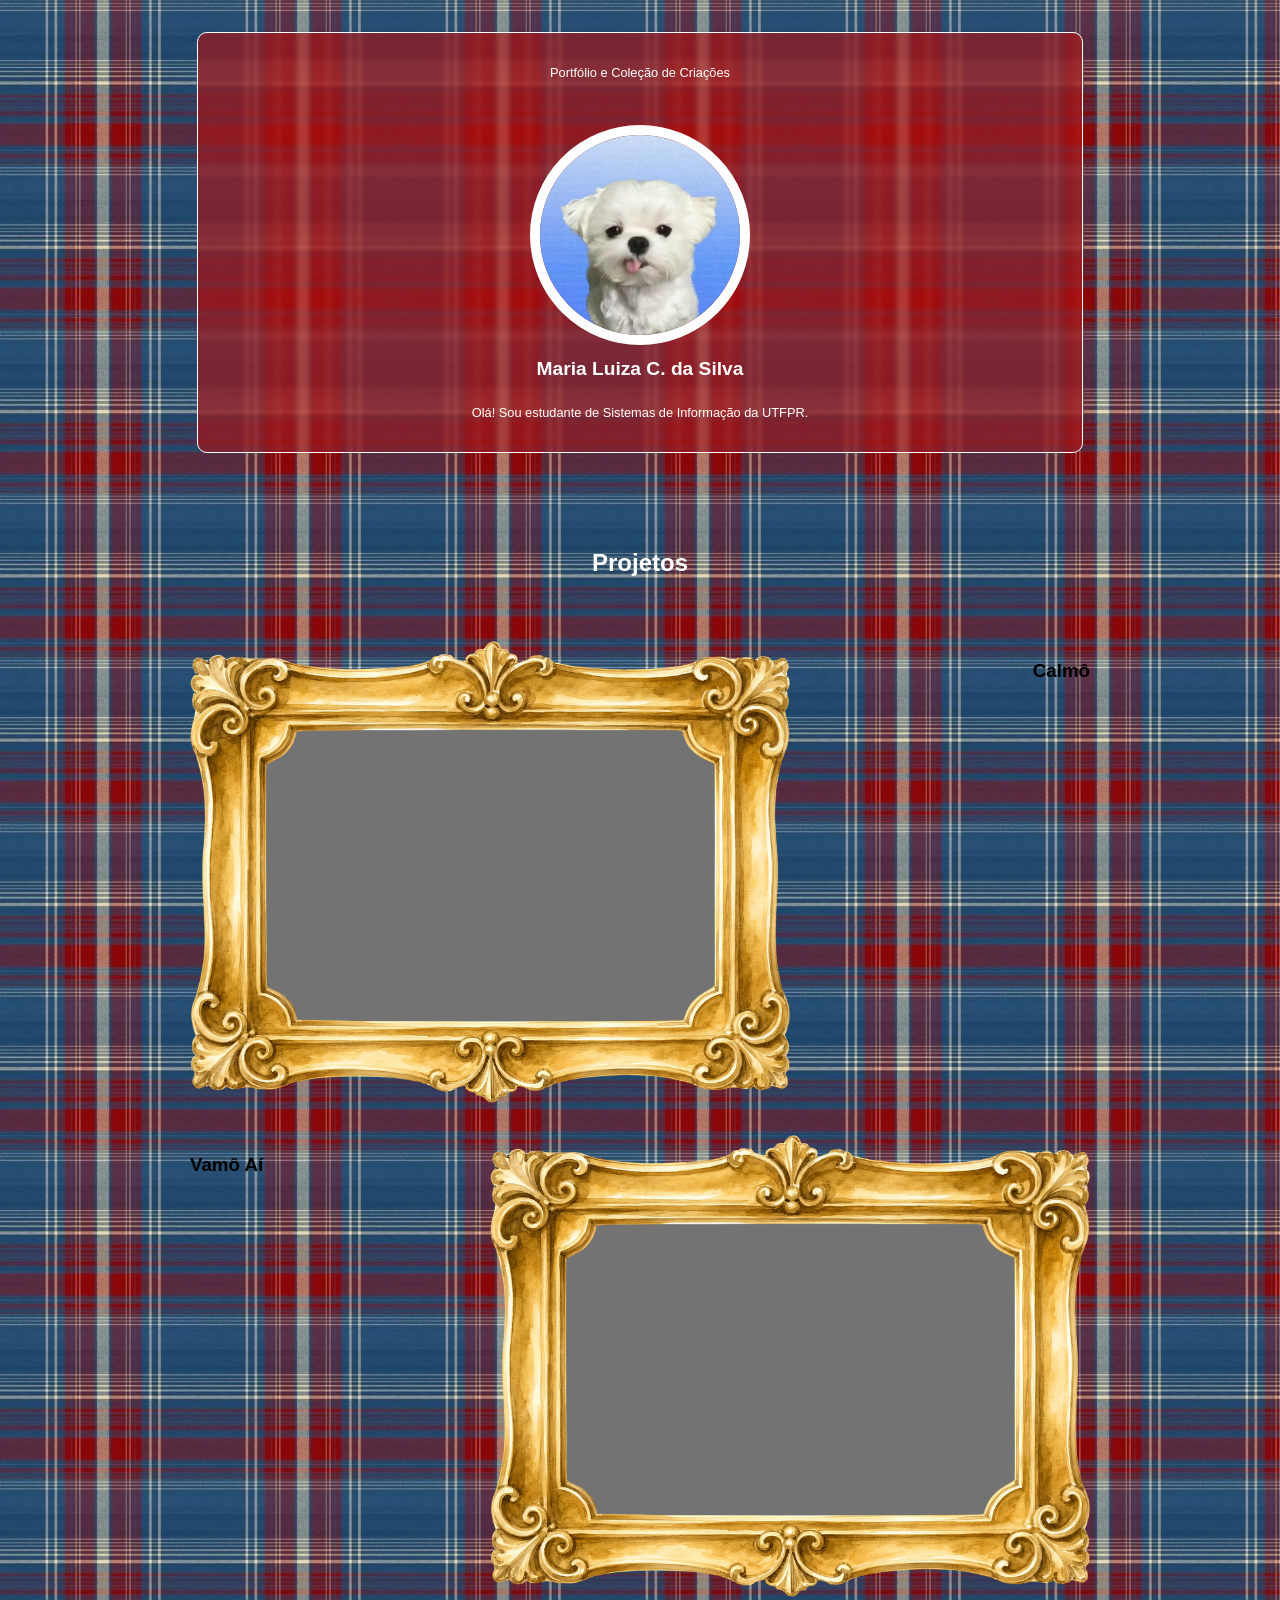
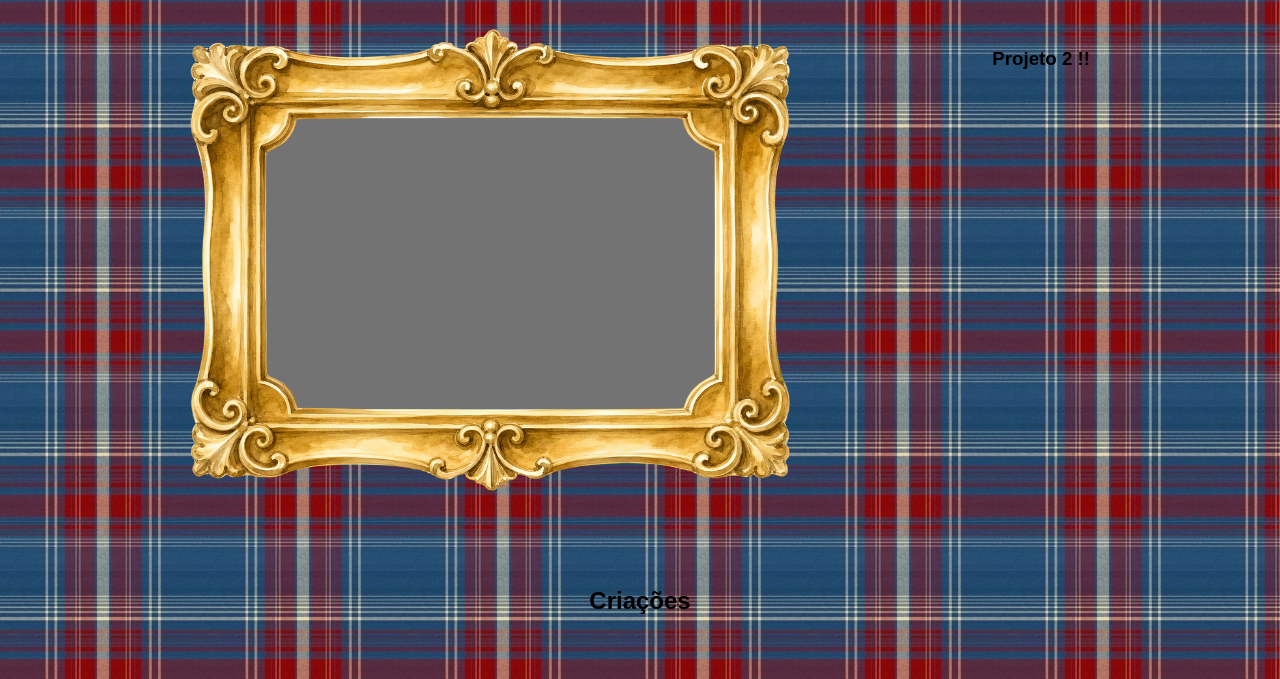
==== index.html @ 8730c45e "criação do rascunho" ====
<!DOCTYPE html>
<html>
    <head>
        <title>Portfolio</title>
        <link href="style.css" rel="stylesheet">


    </head>
    <body>
        <div class="header">
            <p style="color: white; margin-top: 2rem;">Portfólio e Coleção de Criações</p>
            <img src="imagens/perfil.jpg" alt="foto de perfil"> <!--Minha foto! ou sei la-->
            <h1  style="color: white;">Maria Luiza C. da Silva</h1>
            <p style="color: white; margin-bottom: 2rem;">
               Olá! Sou estudante de Sistemas de Informação da UTFPR.
            </p>
            <nav>
            </nav>
        </div>
        <div class="container-projetos">
            <h2 style="color: white">Projetos</h2>
            <div class="item">
                <h3>Calmô</h3>
                <img src="imagens/molduta.png">                
            </div>
            <div class="item">
                <h3>Vamô Aí</h3>
                <img src="imagens/molduta.png">  
            </div>
            <div class="item">
                <h3>Projeto 2 !!</h3>
                <img src="imagens/molduta.png">  
            </div>

        </div>
        <div class="container-criacoes">
            <h2>Criações</h2>
        </div>
        
        <footer>
        </footer>
    </body>
</html>
---- style.css ----
body {
    font-family: "Helvetica Neue", Helvetica, Arial, sans-serif;
    background-color: #2A5276;

    background-image: url("imagens/teste2.jpg"); 
    background-repeat: repeat; 
    background-size: 200px;
}

.header {
    background-color: rgba(180, 15, 15, 0.6);
    border: 1px white solid;
    backdrop-filter: blur(2px);
    margin: 2rem auto;
    border-radius: 10px;
    width: 70%;

    justify-content: center;
    display: flex;
    flex-direction: column;
    text-align: center;
    align-items: center;

    h1 {
        font-size: 1.2rem;
    }

    img {
        margin-top: 2rem;
        width: 200px;
        height: 200px;
        border: 10px white solid;
        border-radius: 100%;
    }
    p {
        font-size: 0.8rem;
    }
}

.container-projetos {
    display: flex;
    flex-direction: column;
    align-items: center;
}

.item {
    display: flex; 
    flex-direction: row;
    align-items: flex-start;
    justify-content: space-between;
    width: 100%;
    max-width: 900px;
    gap: 2rem;
    margin-bottom: 2rem;

    img {
        height: 462px;
        width: 600px;
        border-radius: 20px;
        object-fit: cover;
    }

    p {
        flex: 1;
    }
}


.item:nth-child(even) {
  flex-direction: row-reverse;
}

h2 {
    margin-top: 4rem;
    margin-bottom: 4rem;
    text-align: center;
}

.container-criacoes {

}
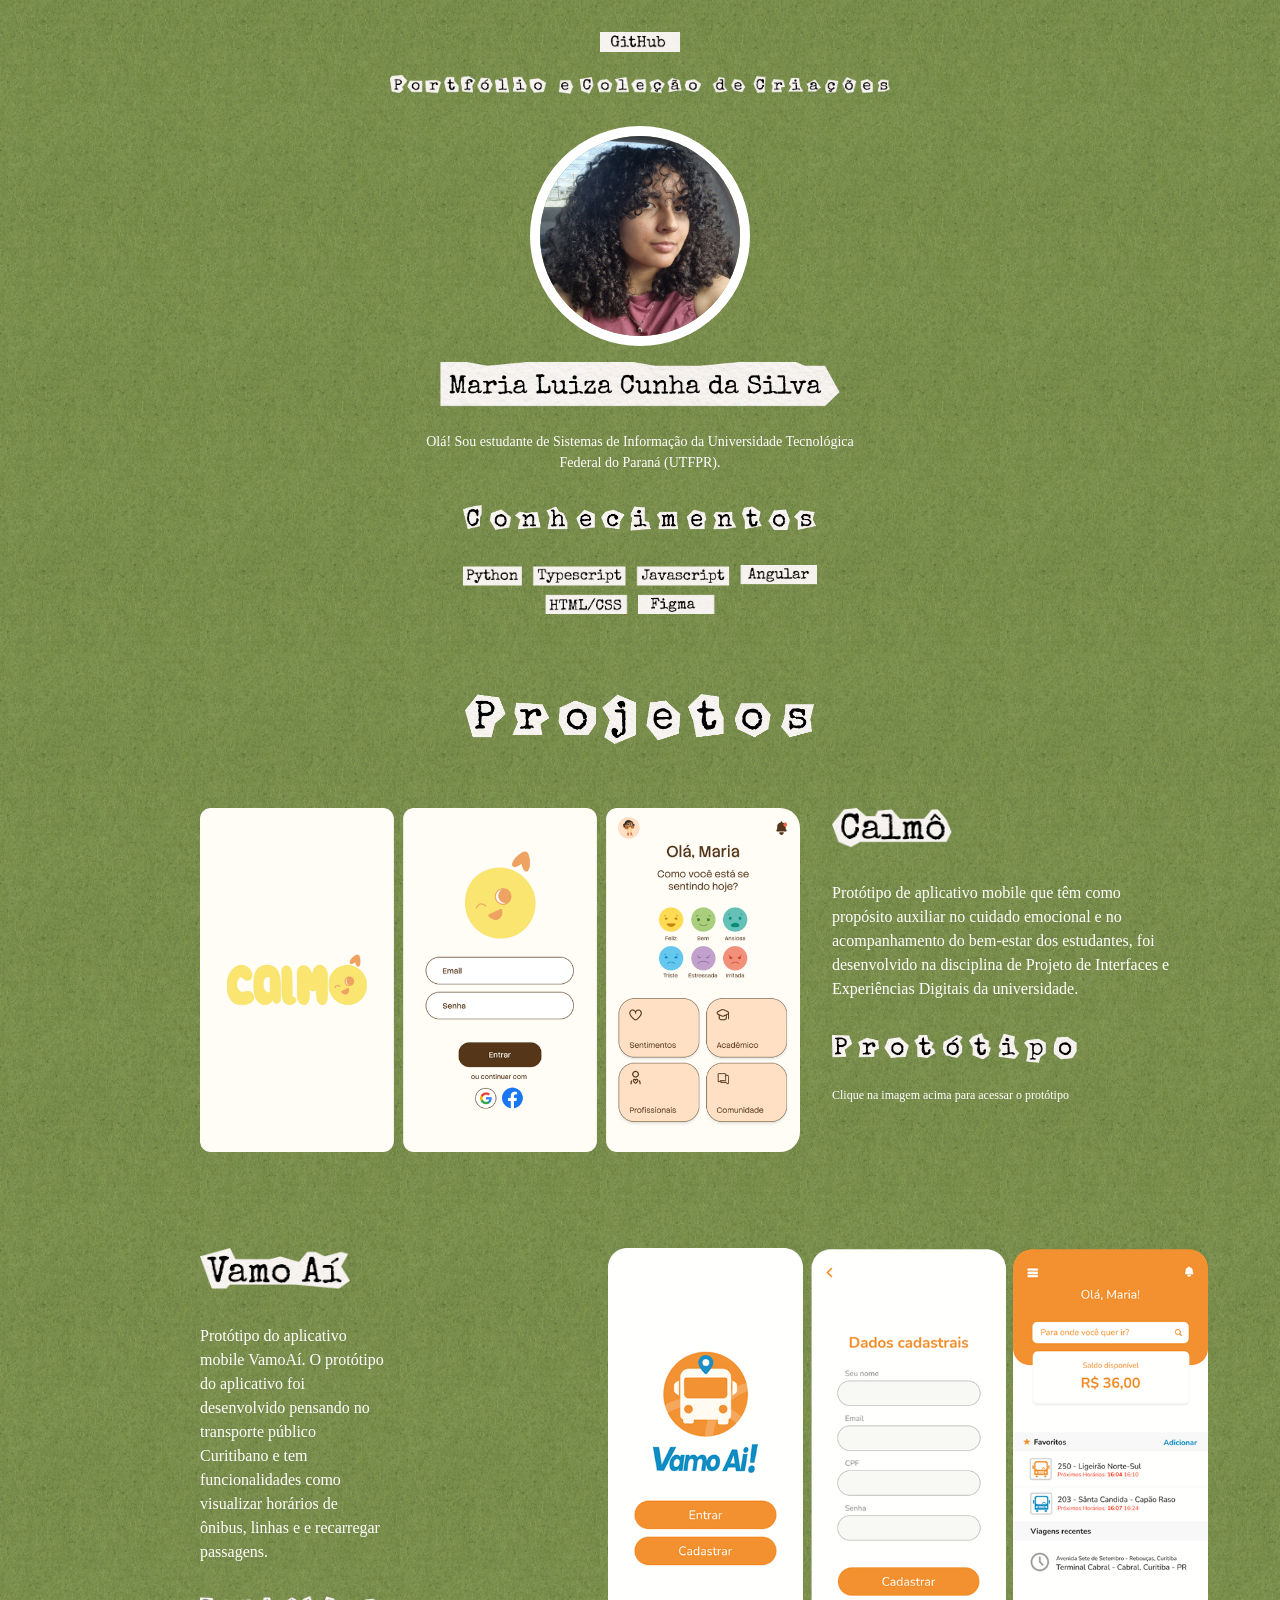
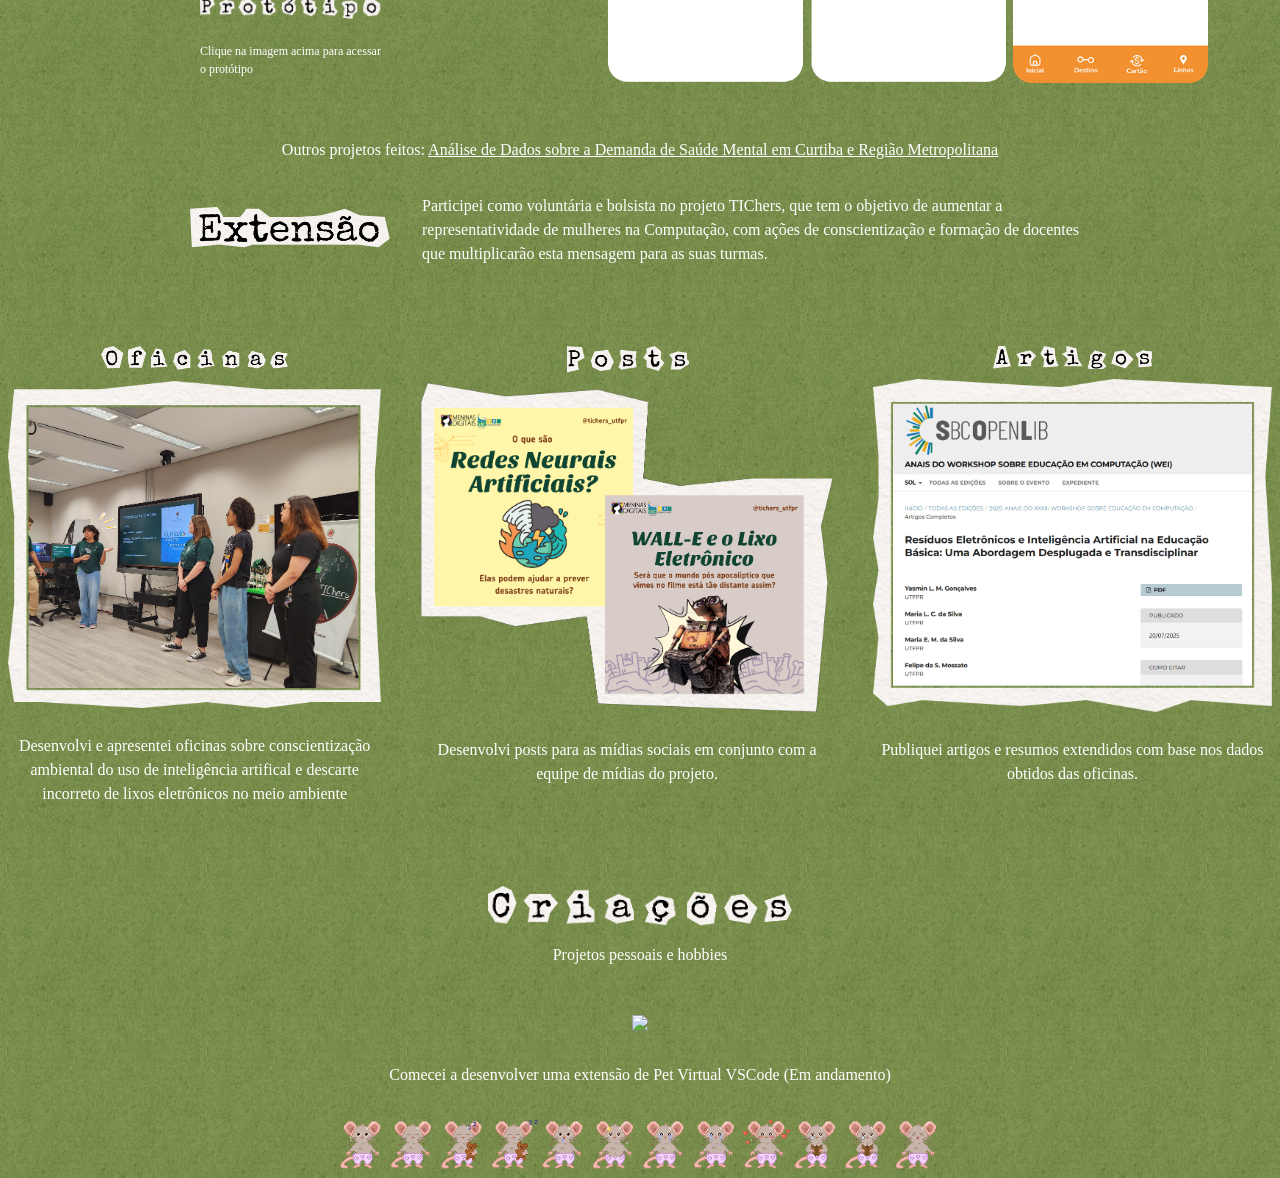
==== commit 27e29be7: "mudancas" ====
--- a/index.html
+++ b/index.html
@@ -1,43 +1,126 @@
 <!DOCTYPE html>
 <html>
-    <head>
-        <title>Portfolio</title>
-        <link href="style.css" rel="stylesheet">
+<head>
+    <title>Portfolio</title>
+    <link href="style.css" rel="stylesheet">
+</head>
+<body>
 
+    <div class="header">
+        <a href="https://github.com/maria-exe" style="color: white; text-decoration: none;" target="_blank">
+            <img src="imagens/git.png" style="max-width: 20%;" class="imagem-prototipo">
+        </a>
 
-    </head>
-    <body>
-        <div class="header">
-            <p style="color: white; margin-top: 2rem;">Portfólio e Coleção de Criações</p>
-            <img src="imagens/perfil.jpg" alt="foto de perfil"> <!--Minha foto! ou sei la-->
-            <h1  style="color: white;">Maria Luiza C. da Silva</h1>
-            <p style="color: white; margin-bottom: 2rem;">
-               Olá! Sou estudante de Sistemas de Informação da UTFPR.
+        <img src="imagens/titulo1.png" alt="Portfolio e Coleção de Criações" class="subtitulo">
+        <img src="imagens/eu.jpg" alt="foto de perfil"
+             style="width: 200px; height: 200px; border: 10px white solid; border-radius: 100%;">
+        <img src="imagens/nome3.png" alt="Maria Luiza C. da Silva" class="nome-titulo">
+
+        <p style="color: white; margin-bottom: 2rem; font-size: 14px; margin-top: 1.5rem; max-width: 50%;">
+            Olá! Sou estudante de Sistemas de Informação da Universidade Tecnológica Federal do Paraná (UTFPR).
+        </p>
+
+        <img src="imagens/conhecimentos-titulo.png" style="max-width: 40%;">
+        <img src="imagens/conhecimentos.png" style="max-width: 40%; margin-top: 2rem;">
+    </div>
+
+    <div class="container-projetos">
+        <img src="imagens/projetos.png" class="subtitulo" style="max-width: 350px;">
+
+        <div class="item" style="margin-top: 2rem;">
+            <div class="conteudo-texto">
+                <img src="imagens/calmo-titulo.png" style="max-width: 120px;">
+                <p style="color: white; padding-right: 6rem;">
+                    Protótipo de aplicativo mobile que têm como propósito auxiliar no cuidado emocional e no
+                    acompanhamento do bem-estar dos estudantes, foi desenvolvido na disciplina de Projeto de Interfaces
+                    e Experiências Digitais da universidade.
+                </p>
+                <a href="https://www.figma.com/proto/mTqyZJlZepCwgywiiEHlW9/projeto-interfaces?node-id=9-12&p=f&t=LyJrPTGEEE3OMN5t-1&scaling=min-zoom&content-scaling=fixed&page-id=0%3A1&starting-point-node-id=9%3A12"
+                   target="_blank">
+                    <img src="imagens/prototipo.png" class="imagem-prototipo">
+                </a>
+                <p style="color: white; font-size: 12px; margin-top: 0px;">
+                    Clique na imagem acima para acessar o protótipo
+                </p>
+            </div>
+            <img src="imagens/calmo.png" class="imagem-principal">
+        </div>
+
+        <div class="item" style="margin-top: 4rem;">
+            <img src="imagens/vamoai.png" class="imagem-principal" style="padding-right: 4rem;">
+            <div class="conteudo-texto" style="padding-left: 12rem;">
+                <img src="imagens/vamoai-titulo.png" style="max-width: 150px;">
+                <p style="color: white;">
+                    Protótipo do aplicativo mobile VamoAí. O protótipo do aplicativo foi desenvolvido pensando no
+                    transporte público Curitibano e tem funcionalidades como visualizar horários de ônibus, linhas e
+                    e recarregar passagens.
+                </p>
+                <a href="https://www.figma.com/proto/7KHV6Z09XTxRRGNve7Wk7p/ihc---projeto?node-id=44-22&p=f&t=HUqRCAxD50XNAqx8-1&scaling=scale-down&content-scaling=fixed&page-id=0%3A1&starting-point-node-id=44%3A22"
+                   target="_blank">
+                    <img src="imagens/prototipo.png" class="imagem-prototipo">
+                </a>
+                <p style="color: white; font-size: 12px; margin-top: 0px;">
+                    Clique na imagem acima para acessar o protótipo
+                </p>
+            </div>
+        </div>
+
+        <p style="color: white;">
+            Outros projetos feitos:
+            <a href="https://canva.link/k52bjuc4i4ls1kt" target="_blank" style="color: white;">
+                Análise de Dados sobre a Demanda de Saúde Mental em Curtiba e Região Metropolitana
+            </a>
+        </p>
+    </div>
+
+    <div class="container-extensao">
+        <img src="imagens/extensao-titulo.png" style="max-width: 200px;">
+        <p style="color: white; font-size: 16px;">
+            Participei como voluntária e bolsista no projeto TIChers, que tem o objetivo de aumentar a
+            representatividade de mulheres na Computação, com ações de conscientização e formação de docentes
+            que multiplicarão esta mensagem para as suas turmas.
+        </p>
+    </div>
+
+    <div class="container-extensao-imagens" style="margin-top: 4rem;">
+        <div class="item-extensao">
+            <img src="imagens/oficinas-titulo.png" style="max-width: 50%; height: auto;">
+            <img src="imagens/oficinas.png" style="max-width: 100%; height: auto;">
+            <p style="color: white; text-align: center;">
+                Desenvolvi e apresentei oficinas sobre conscientização ambiental do uso de inteligência
+                artifical e descarte incorreto de lixos eletrônicos no meio ambiente
             </p>
-            <nav>
-            </nav>
         </div>
-        <div class="container-projetos">
-            <h2 style="color: white">Projetos</h2>
-            <div class="item">
-                <h3>Calmô</h3>
-                <img src="imagens/molduta.png">                
-            </div>
-            <div class="item">
-                <h3>Vamô Aí</h3>
-                <img src="imagens/molduta.png">  
-            </div>
-            <div class="item">
-                <h3>Projeto 2 !!</h3>
-                <img src="imagens/molduta.png">  
-            </div>
 
+        <div class="item-extensao">
+            <img src="imagens/posts-titulo.png" style="max-width: 30%; height: auto;">
+            <img src="imagens/posts.png" style="max-width: 100%; height: auto;">
+            <p style="color: white; text-align: center;">
+                Desenvolvi posts para as mídias sociais em conjunto com a equipe de mídias do projeto.
+            </p>
         </div>
-        <div class="container-criacoes">
-            <h2>Criações</h2>
+
+        <div class="item-extensao">
+            <img src="imagens/artigos-titulo.png" style="max-width: 40%; height: auto;">
+            <img src="imagens/artigo.png" style="max-width: 100%; height: auto;">
+            <p style="color: white; text-align: center;">
+                Publiquei artigos e resumos extendidos com base nos dados obtidos das oficinas.
+            </p>
         </div>
-        
-        <footer>
-        </footer>
-    </body>
-</html>+    </div>
+
+    <div class="criacoes">
+        <img src="imagens/criacoes.png" style="max-width: 30%; margin-top: 2rem;">
+        <p style="color: white;">
+            Projetos pessoais e hobbies
+        </p>
+        <img src="imagens/criacoes-imagens.png" style="max-width: 80%; margin-top: 2rem;">
+
+        <p style="color: white; margin-bottom: 0px; margin-top: 2rem;">
+            Comecei a desenvolver uma extensão de Pet Virtual VSCode (Em andamento)
+        </p>
+        <img src="imagens/ratinho.png" style="max-width: 60%; margin-top: 2rem;">
+    </div>
+
+</body>
+</html>
--- a/style.css
+++ b/style.css
@@ -1,73 +1,44 @@
 body {
-    font-family: "Helvetica Neue", Helvetica, Arial, sans-serif;
+    font-family: "Poppins";
+    line-height: 1.5;
     background-color: #2A5276;
-
-    background-image: url("imagens/teste2.jpg"); 
-    background-repeat: repeat; 
+    background-image: url("imagens/papel03.jpg");
+    background-repeat: repeat;
     background-size: 200px;
 }
 
 .header {
-    background-color: rgba(180, 15, 15, 0.6);
-    border: 1px white solid;
-    backdrop-filter: blur(2px);
+    width: 70%;
     margin: 2rem auto;
     border-radius: 10px;
-    width: 70%;
-
-    justify-content: center;
     display: flex;
     flex-direction: column;
+    justify-content: center;
+    align-items: center;
     text-align: center;
-    align-items: center;
-
-    h1 {
-        font-size: 1.2rem;
-    }
-
-    img {
-        margin-top: 2rem;
-        width: 200px;
-        height: 200px;
-        border: 10px white solid;
-        border-radius: 100%;
-    }
-    p {
-        font-size: 0.8rem;
-    }
 }
 
-.container-projetos {
-    display: flex;
-    flex-direction: column;
-    align-items: center;
+.header h1 {
+    font-size: 1.2rem;
 }
 
-.item {
-    display: flex; 
-    flex-direction: row;
-    align-items: flex-start;
-    justify-content: space-between;
-    width: 100%;
-    max-width: 900px;
-    gap: 2rem;
-    margin-bottom: 2rem;
-
-    img {
-        height: 462px;
-        width: 600px;
-        border-radius: 20px;
-        object-fit: cover;
-    }
-
-    p {
-        flex: 1;
-    }
+.header p {
+    font-size: 0.8rem;
 }
 
+.nome-titulo {
+    width: 100%;
+    max-width: 400px;
+    height: auto;
+    margin-top: 1rem;
+}
 
-.item:nth-child(even) {
-  flex-direction: row-reverse;
+.subtitulo {
+    width: 100%;
+    max-width: 500px;
+    height: auto;
+    margin-top: 1rem;
+    margin-bottom: 2rem;
 }
 
 h2 {
@@ -76,6 +47,94 @@
     text-align: center;
 }
 
-.container-criacoes {
+.container-projetos {
+    display: flex;
+    flex-direction: column;
+    align-items: center;
+    margin-top: 4rem;
+}
 
+.item {
+    width: 100%;
+    max-width: 12s00px;
+    display: flex;
+    flex-direction: row-reverse;
+    align-items: flex-start;
+    justify-content: space-between;
+    gap: 2rem;
+    margin-bottom: 2rem;
+}
+
+.item .imagem-principal {
+    width: 100%;
+    max-width: 600px;
+    height: auto;
+    padding-left: 12rem;
+    border-radius: 20px;
+}
+
+.item .conteudo-texto {
+    flex: 1;
+    display: flex;
+    flex-direction: column;
+    gap: 1rem;
+}
+
+.item .imagem-prototipo {
+    width: 100%;
+    max-width: 250px;
+    height: auto;
+    transition: transform 0.3s ease, box-shadow 0.3s ease;
+}
+
+.item .imagem-prototipo:hover {
+    transform: scale(1.05) translateY(-5px);
+    filter: drop-shadow(0px 10px 15px rgba(0, 0, 0, 0.3));
+    cursor: pointer;
+}
+
+.container-extensao {
+    width: 100%;
+    max-width: 900px;
+    display: flex;
+    justify-content: center;
+    align-items: center;
+    gap: 2rem;
+    margin: 0 auto;
+}
+
+.container-extensao-imagens {
+    width: 100%;
+    max-width: 1400px;
+    display: flex;
+    justify-content: center;
+    align-items: flex-start;
+    gap: 40px;
+    margin: 2rem auto;
+}
+
+.item-extensao {
+    display: flex;
+    flex-direction: column;
+    align-items: center;
+    gap: 10px;
+}
+
+.criacoes {
+    max-width: 80%;
+    margin: auto;
+    display: flex;
+    flex-direction: column;
+    justify-content: center;
+    align-items: center;
+    text-align: center;
+}
+
+.habilidades {
+    display: flex;
+    justify-content: center;
+    align-items: center;
+    gap: 15px;
+    flex-wrap: wrap;
+    margin: 2rem 0;
 }
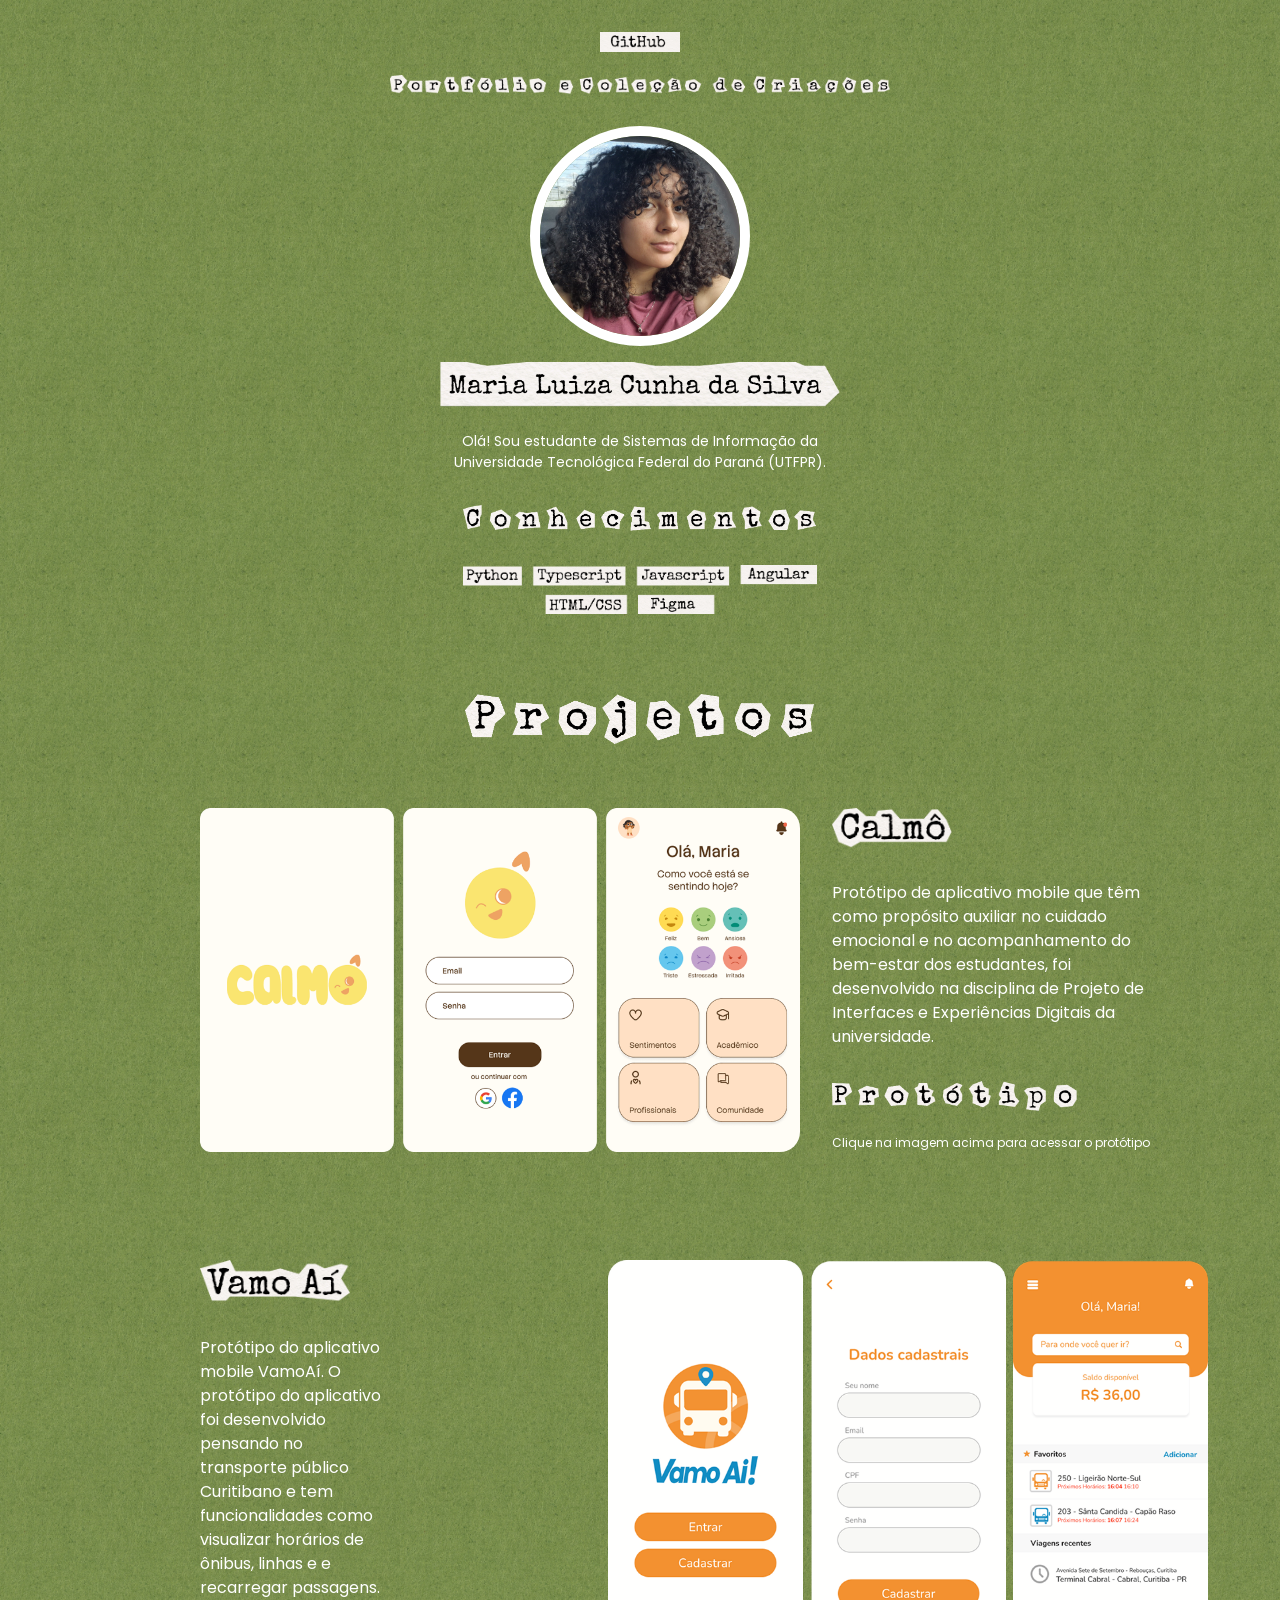
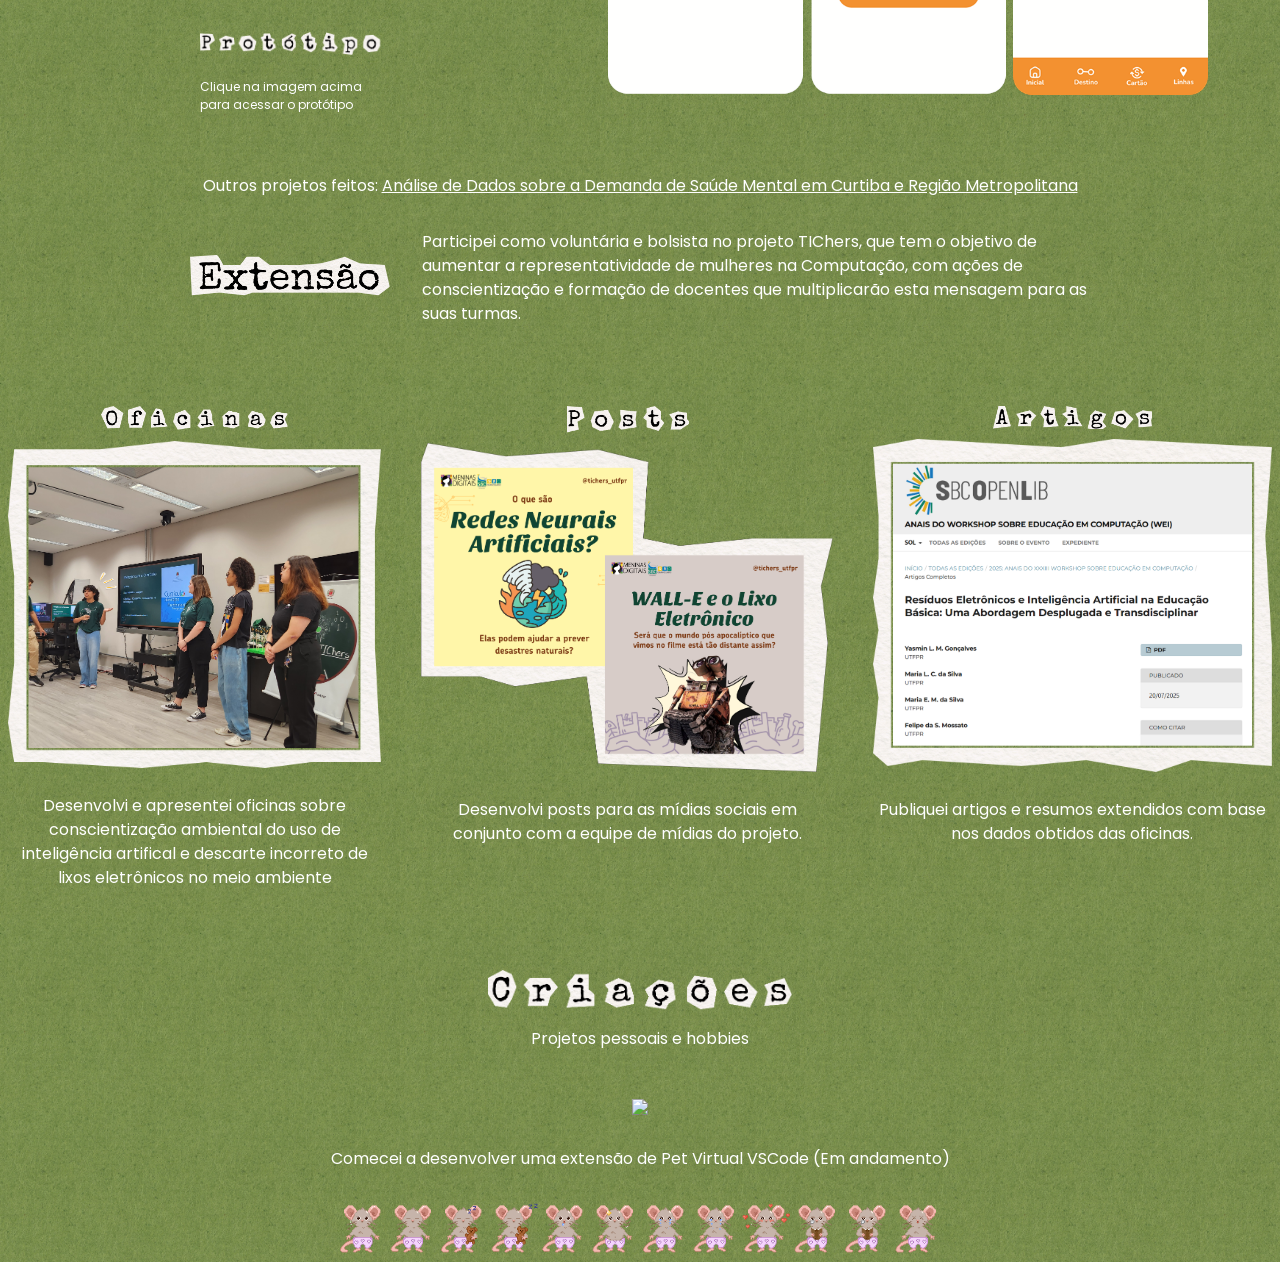
==== commit a25ba88b: "correcao fontes" ====
--- a/index.html
+++ b/index.html
@@ -3,6 +3,9 @@
 <head>
     <title>Portfolio</title>
     <link href="style.css" rel="stylesheet">
+    <link rel="preconnect" href="https://fonts.googleapis.com">
+    <link rel="preconnect" href="https://fonts.gstatic.com" crossorigin>
+    <link href="https://fonts.googleapis.com/css2?family=Courier+Prime:ital,wght@0,400;0,700;1,400;1,700&family=Danfo&family=Imperial+Script&family=Playfair+Display:ital,wght@0,400..900;1,400..900&family=Poppins:ital,wght@0,100;0,200;0,300;0,400;0,500;0,600;0,700;0,800;0,900;1,100;1,200;1,300;1,400;1,500;1,600;1,700;1,800;1,900&family=Stack+Sans+Text:wght@200..700&display=swap" rel="stylesheet">
 </head>
 <body>
 
--- a/style.css
+++ b/style.css
@@ -1,5 +1,5 @@
 body {
-    font-family: "Poppins";
+    font-family: "Poppins", sans-serif; 
     line-height: 1.5;
     background-color: #2A5276;
     background-image: url("imagens/papel03.jpg");
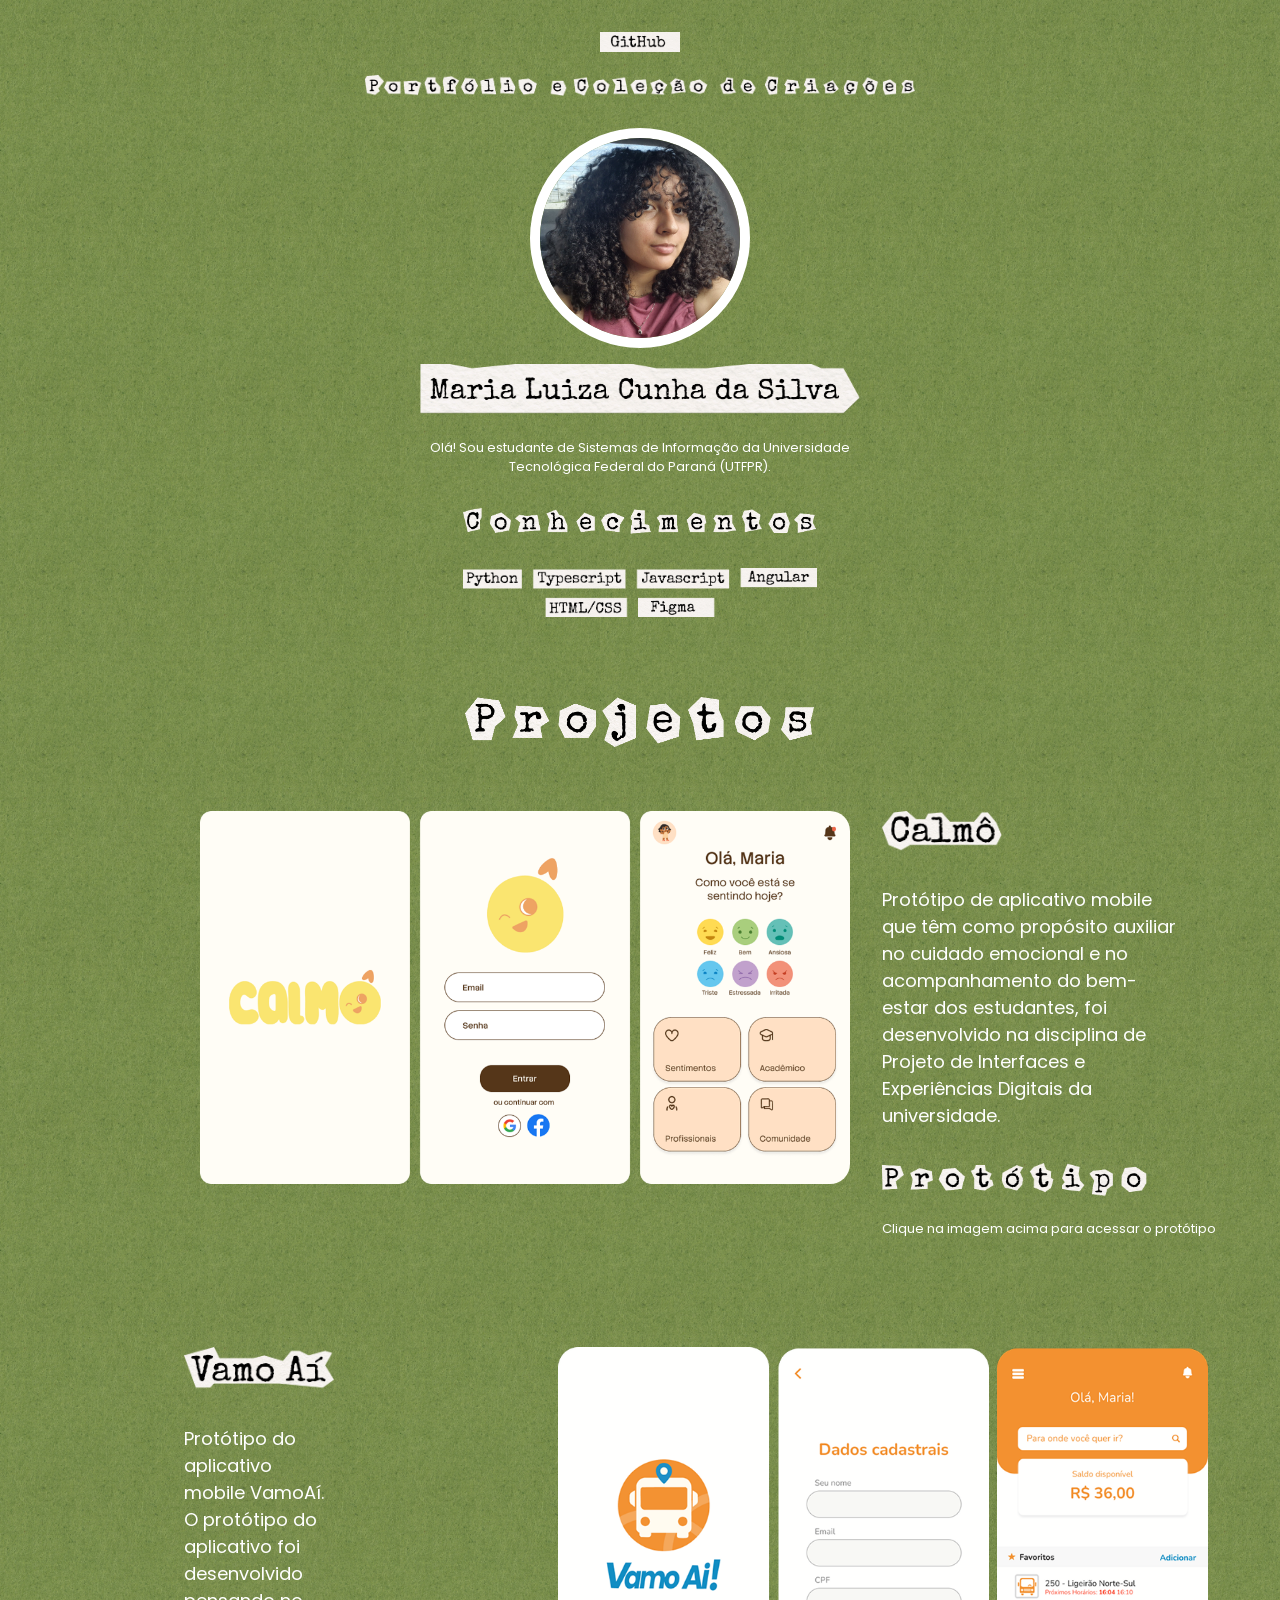
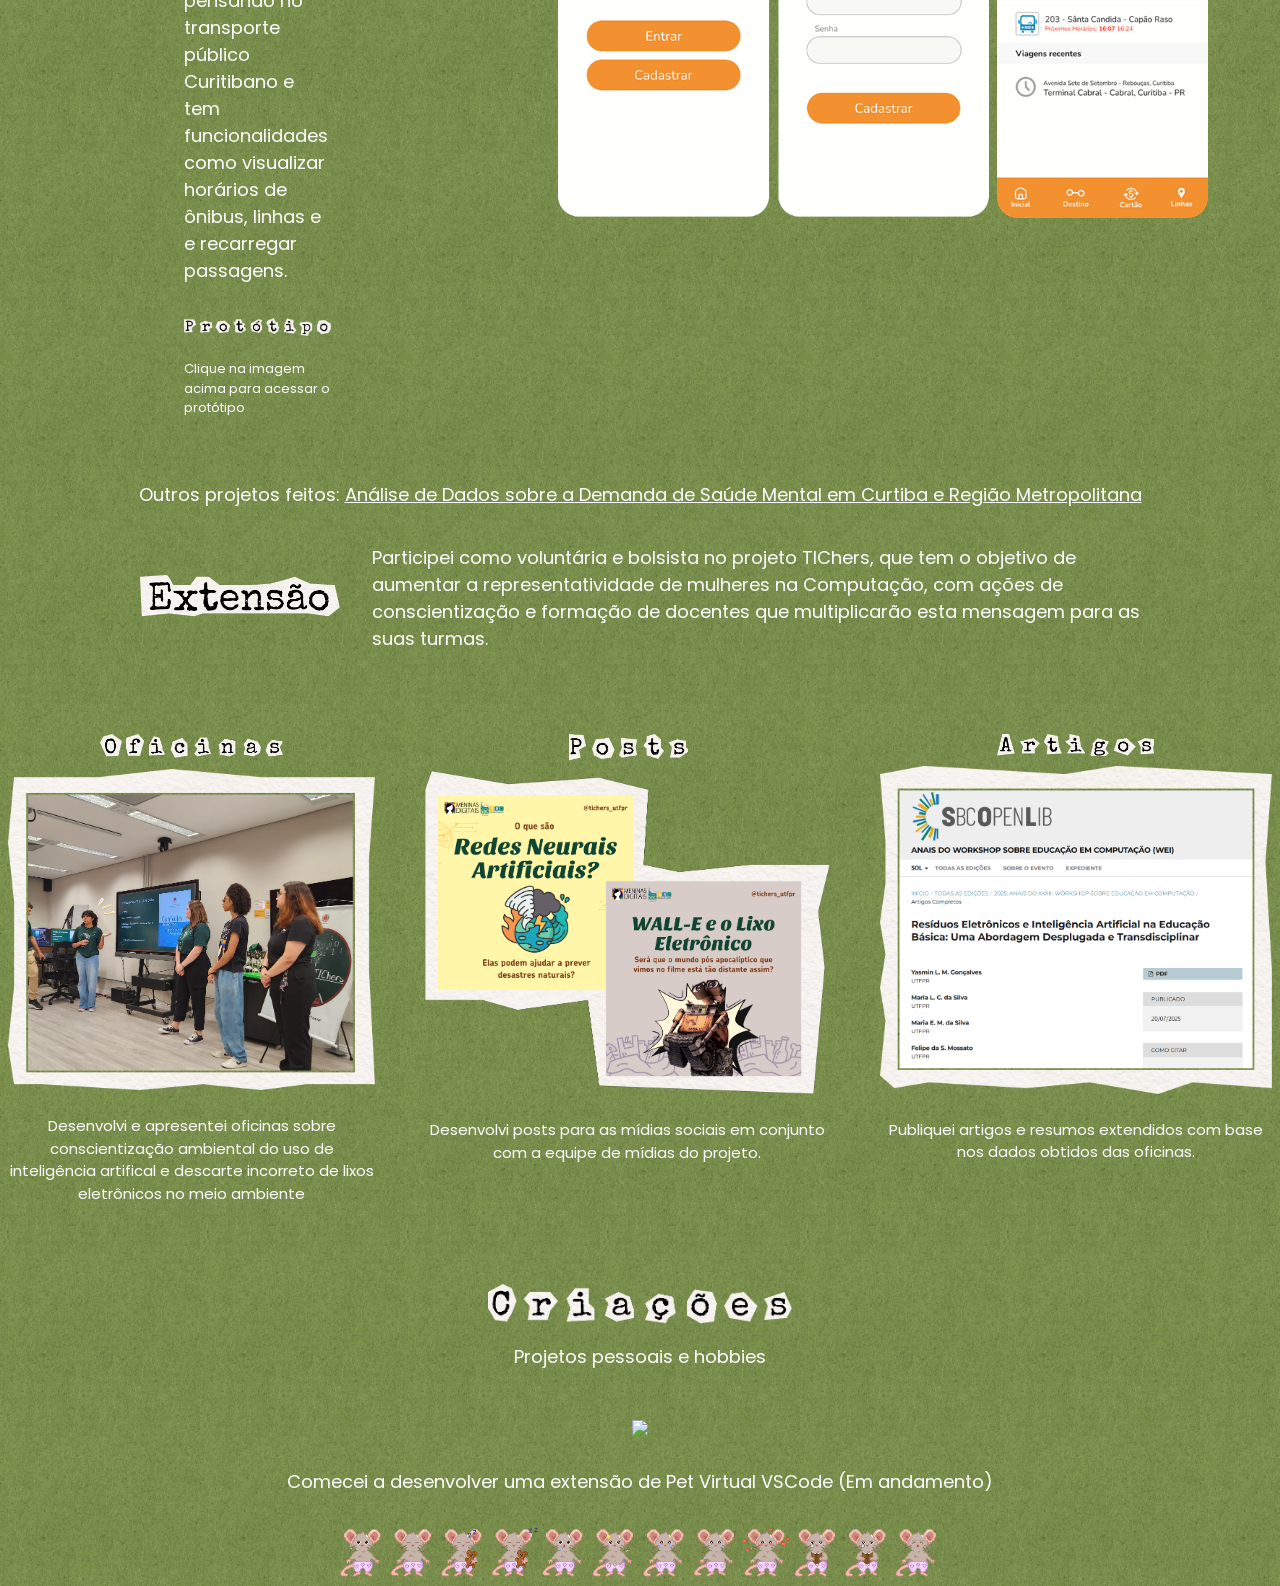
==== commit 5421560f: "correcao tamanho" ====
--- a/index.html
+++ b/index.html
@@ -5,7 +5,7 @@
     <link href="style.css" rel="stylesheet">
     <link rel="preconnect" href="https://fonts.googleapis.com">
     <link rel="preconnect" href="https://fonts.gstatic.com" crossorigin>
-    <link href="https://fonts.googleapis.com/css2?family=Courier+Prime:ital,wght@0,400;0,700;1,400;1,700&family=Danfo&family=Imperial+Script&family=Playfair+Display:ital,wght@0,400..900;1,400..900&family=Poppins:ital,wght@0,100;0,200;0,300;0,400;0,500;0,600;0,700;0,800;0,900;1,100;1,200;1,300;1,400;1,500;1,600;1,700;1,800;1,900&family=Stack+Sans+Text:wght@200..700&display=swap" rel="stylesheet">
+    <link href="https://fonts.googleapis.com/css2?family=Poppins:wght@300;400;500;600;700&display=swap" rel="stylesheet">
 </head>
 <body>
 
@@ -19,7 +19,7 @@
              style="width: 200px; height: 200px; border: 10px white solid; border-radius: 100%;">
         <img src="imagens/nome3.png" alt="Maria Luiza C. da Silva" class="nome-titulo">
 
-        <p style="color: white; margin-bottom: 2rem; font-size: 14px; margin-top: 1.5rem; max-width: 50%;">
+        <p class="texto-intro">
             Olá! Sou estudante de Sistemas de Informação da Universidade Tecnológica Federal do Paraná (UTFPR).
         </p>
 
@@ -33,7 +33,7 @@
         <div class="item" style="margin-top: 2rem;">
             <div class="conteudo-texto">
                 <img src="imagens/calmo-titulo.png" style="max-width: 120px;">
-                <p style="color: white; padding-right: 6rem;">
+                <p class="texto-corpo" style="padding-right: 6rem;">
                     Protótipo de aplicativo mobile que têm como propósito auxiliar no cuidado emocional e no
                     acompanhamento do bem-estar dos estudantes, foi desenvolvido na disciplina de Projeto de Interfaces
                     e Experiências Digitais da universidade.
@@ -42,7 +42,7 @@
                    target="_blank">
                     <img src="imagens/prototipo.png" class="imagem-prototipo">
                 </a>
-                <p style="color: white; font-size: 12px; margin-top: 0px;">
+                <p class="texto-credito">
                     Clique na imagem acima para acessar o protótipo
                 </p>
             </div>
@@ -53,7 +53,7 @@
             <img src="imagens/vamoai.png" class="imagem-principal" style="padding-right: 4rem;">
             <div class="conteudo-texto" style="padding-left: 12rem;">
                 <img src="imagens/vamoai-titulo.png" style="max-width: 150px;">
-                <p style="color: white;">
+                <p class="texto-corpo">
                     Protótipo do aplicativo mobile VamoAí. O protótipo do aplicativo foi desenvolvido pensando no
                     transporte público Curitibano e tem funcionalidades como visualizar horários de ônibus, linhas e
                     e recarregar passagens.
@@ -62,13 +62,13 @@
                    target="_blank">
                     <img src="imagens/prototipo.png" class="imagem-prototipo">
                 </a>
-                <p style="color: white; font-size: 12px; margin-top: 0px;">
+                <p class="texto-credito">
                     Clique na imagem acima para acessar o protótipo
                 </p>
             </div>
         </div>
 
-        <p style="color: white;">
+        <p class="texto-corpo">
             Outros projetos feitos:
             <a href="https://canva.link/k52bjuc4i4ls1kt" target="_blank" style="color: white;">
                 Análise de Dados sobre a Demanda de Saúde Mental em Curtiba e Região Metropolitana
@@ -78,7 +78,7 @@
 
     <div class="container-extensao">
         <img src="imagens/extensao-titulo.png" style="max-width: 200px;">
-        <p style="color: white; font-size: 16px;">
+        <p class="texto-destaque">
             Participei como voluntária e bolsista no projeto TIChers, que tem o objetivo de aumentar a
             representatividade de mulheres na Computação, com ações de conscientização e formação de docentes
             que multiplicarão esta mensagem para as suas turmas.
@@ -89,7 +89,7 @@
         <div class="item-extensao">
             <img src="imagens/oficinas-titulo.png" style="max-width: 50%; height: auto;">
             <img src="imagens/oficinas.png" style="max-width: 100%; height: auto;">
-            <p style="color: white; text-align: center;">
+            <p class="texto-legenda">
                 Desenvolvi e apresentei oficinas sobre conscientização ambiental do uso de inteligência
                 artifical e descarte incorreto de lixos eletrônicos no meio ambiente
             </p>
@@ -98,7 +98,7 @@
         <div class="item-extensao">
             <img src="imagens/posts-titulo.png" style="max-width: 30%; height: auto;">
             <img src="imagens/posts.png" style="max-width: 100%; height: auto;">
-            <p style="color: white; text-align: center;">
+            <p class="texto-legenda">
                 Desenvolvi posts para as mídias sociais em conjunto com a equipe de mídias do projeto.
             </p>
         </div>
@@ -106,7 +106,7 @@
         <div class="item-extensao">
             <img src="imagens/artigos-titulo.png" style="max-width: 40%; height: auto;">
             <img src="imagens/artigo.png" style="max-width: 100%; height: auto;">
-            <p style="color: white; text-align: center;">
+            <p class="texto-legenda">
                 Publiquei artigos e resumos extendidos com base nos dados obtidos das oficinas.
             </p>
         </div>
@@ -114,16 +114,16 @@
 
     <div class="criacoes">
         <img src="imagens/criacoes.png" style="max-width: 30%; margin-top: 2rem;">
-        <p style="color: white;">
+        <p class="texto-corpo">
             Projetos pessoais e hobbies
         </p>
         <img src="imagens/criacoes-imagens.png" style="max-width: 80%; margin-top: 2rem;">
 
-        <p style="color: white; margin-bottom: 0px; margin-top: 2rem;">
+        <p class="texto-corpo" style="margin-bottom: 0px; margin-top: 2rem;">
             Comecei a desenvolver uma extensão de Pet Virtual VSCode (Em andamento)
         </p>
         <img src="imagens/ratinho.png" style="max-width: 60%; margin-top: 2rem;">
     </div>
 
 </body>
-</html>
+</html>
--- a/style.css
+++ b/style.css
@@ -1,5 +1,5 @@
 body {
-    font-family: "Poppins", sans-serif; 
+    font-family: "Poppins", sans-serif;
     line-height: 1.5;
     background-color: #2A5276;
     background-image: url("imagens/papel03.jpg");
@@ -47,6 +47,34 @@
     text-align: center;
 }
 
+.texto-intro {
+    color: white;
+    font-size: 14px;
+    max-width: 50%;
+    margin-top: 1.5rem;
+    margin-bottom: 2rem;
+}
+
+.texto-corpo {
+    color: white;
+}
+
+.texto-credito {
+    color: white;
+    font-size: 12px;
+    margin-top: 0px;
+}
+
+.texto-destaque {
+    color: white;
+    font-size: 16px;
+}
+
+.texto-legenda {
+    color: white;
+    text-align: center;
+}
+
 .container-projetos {
     display: flex;
     flex-direction: column;
@@ -56,7 +84,7 @@
 
 .item {
     width: 100%;
-    max-width: 12s00px;
+    max-width: 1500px;
     display: flex;
     flex-direction: row-reverse;
     align-items: flex-start;
@@ -137,4 +165,94 @@
     gap: 15px;
     flex-wrap: wrap;
     margin: 2rem 0;
+}
+
+/* Telas grandes (notebooks maiores e monitores) */
+@media (min-width: 1024px) {
+    .texto-intro {
+        font-size: 16px;
+    }
+
+    .texto-corpo,
+    .texto-destaque {
+        font-size: 18px;
+    }
+
+    .texto-credito {
+        font-size: 13px;
+    }
+
+    .texto-legenda {
+        font-size: 15px;
+    }
+
+    .subtitulo {
+        max-width: 550px;
+    }
+
+    .nome-titulo {
+        max-width: 440px;
+    }
+
+    .item .imagem-principal {
+        max-width: 650px;
+    }
+
+    .item .imagem-prototipo {
+        max-width: 270px;
+    }
+
+    .container-extensao {
+        max-width: 1000px;
+    }
+
+    .container-extensao-imagens {
+        max-width: 1500px;
+        gap: 50px;
+    }
+}
+
+/* Telas muito grandes (monitores widescreen / 4K) */
+@media (min-width: 1600px) {
+    .texto-intro {
+        font-size: 19px;
+    }
+
+    .texto-corpo,
+    .texto-destaque {
+        font-size: 21px;
+    }
+
+    .texto-credito {
+        font-size: 15px;
+    }
+
+    .texto-legenda {
+        font-size: 17px;
+    }
+
+    .subtitulo {
+        max-width: 620px;
+    }
+
+    .nome-titulo {
+        max-width: 500px;
+    }
+
+    .item .imagem-principal {
+        max-width: 720px;
+    }
+
+    .item .imagem-prototipo {
+        max-width: 300px;
+    }
+
+    .container-extensao {
+        max-width: 1150px;
+    }
+
+    .container-extensao-imagens {
+        max-width: 1700px;
+        gap: 60px;
+    }
 }
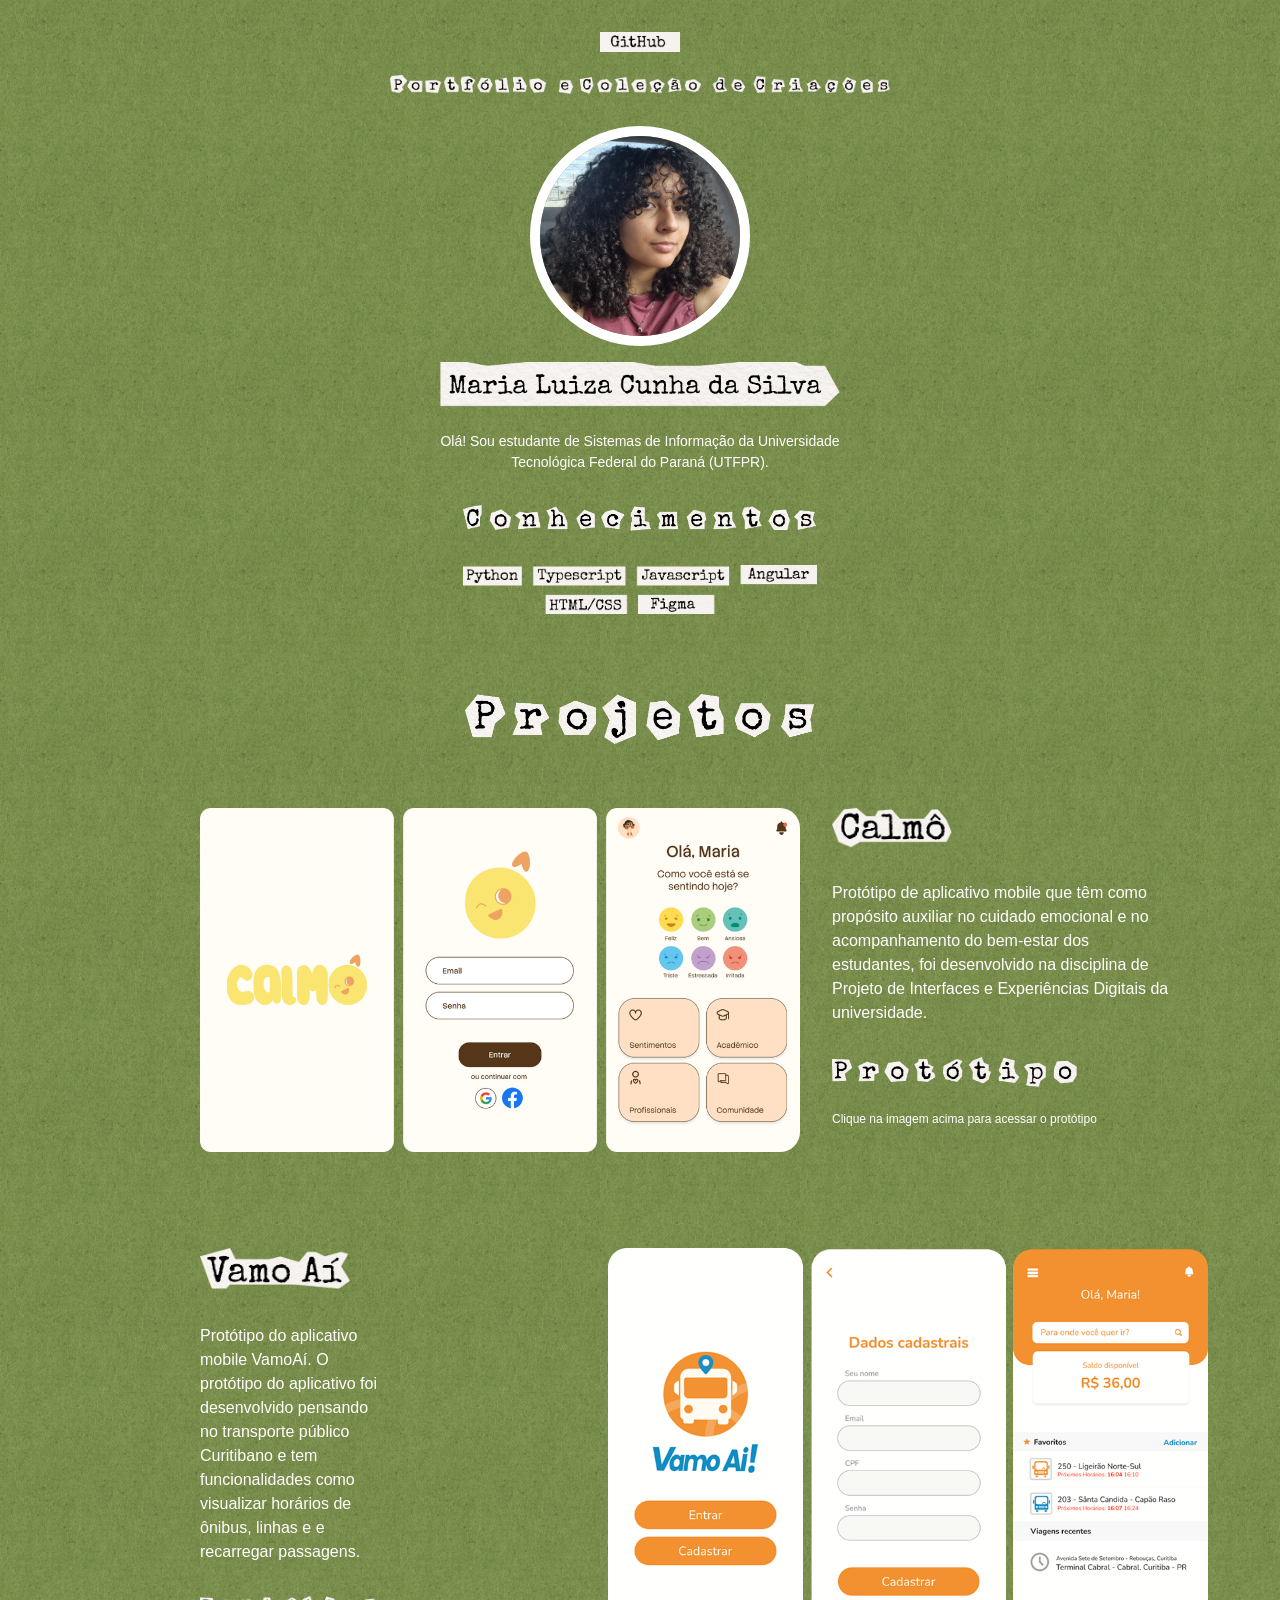
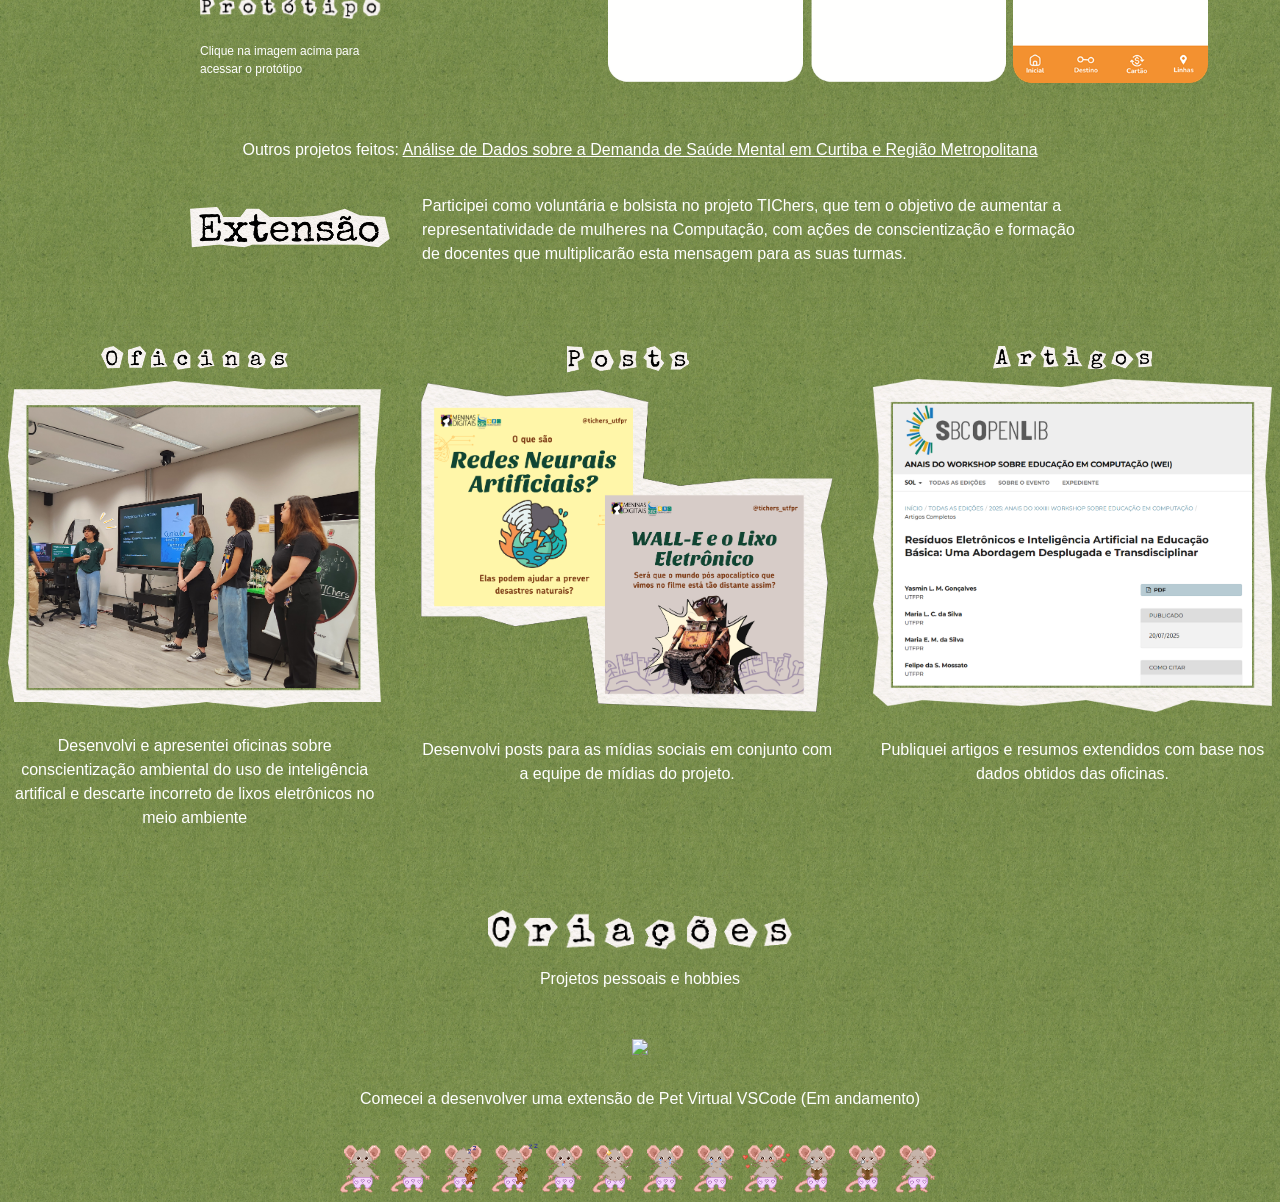
==== commit 82ca6baf: "correcao" ====
--- a/index.html
+++ b/index.html
@@ -3,10 +3,6 @@
 <head>
     <title>Portfolio</title>
     <link href="style.css" rel="stylesheet">
-    <link rel="preconnect" href="https://fonts.googleapis.com">
-    <link rel="preconnect" href="https://fonts.gstatic.com" crossorigin>
-    <link href="https://fonts.googleapis.com/css2?family=Poppins:wght@300;400;500;600;700&display=swap" rel="stylesheet">
-</head>
 <body>
 
     <div class="header">
@@ -19,7 +15,7 @@
              style="width: 200px; height: 200px; border: 10px white solid; border-radius: 100%;">
         <img src="imagens/nome3.png" alt="Maria Luiza C. da Silva" class="nome-titulo">
 
-        <p class="texto-intro">
+        <p style="color: white; margin-bottom: 2rem; font-size: 14px; margin-top: 1.5rem; max-width: 50%;">
             Olá! Sou estudante de Sistemas de Informação da Universidade Tecnológica Federal do Paraná (UTFPR).
         </p>
 
@@ -33,7 +29,7 @@
         <div class="item" style="margin-top: 2rem;">
             <div class="conteudo-texto">
                 <img src="imagens/calmo-titulo.png" style="max-width: 120px;">
-                <p class="texto-corpo" style="padding-right: 6rem;">
+                <p style="color: white; padding-right: 6rem;">
                     Protótipo de aplicativo mobile que têm como propósito auxiliar no cuidado emocional e no
                     acompanhamento do bem-estar dos estudantes, foi desenvolvido na disciplina de Projeto de Interfaces
                     e Experiências Digitais da universidade.
@@ -42,7 +38,7 @@
                    target="_blank">
                     <img src="imagens/prototipo.png" class="imagem-prototipo">
                 </a>
-                <p class="texto-credito">
+                <p style="color: white; font-size: 12px; margin-top: 0px;">
                     Clique na imagem acima para acessar o protótipo
                 </p>
             </div>
@@ -53,7 +49,7 @@
             <img src="imagens/vamoai.png" class="imagem-principal" style="padding-right: 4rem;">
             <div class="conteudo-texto" style="padding-left: 12rem;">
                 <img src="imagens/vamoai-titulo.png" style="max-width: 150px;">
-                <p class="texto-corpo">
+                <p style="color: white;">
                     Protótipo do aplicativo mobile VamoAí. O protótipo do aplicativo foi desenvolvido pensando no
                     transporte público Curitibano e tem funcionalidades como visualizar horários de ônibus, linhas e
                     e recarregar passagens.
@@ -62,13 +58,13 @@
                    target="_blank">
                     <img src="imagens/prototipo.png" class="imagem-prototipo">
                 </a>
-                <p class="texto-credito">
+                <p style="color: white; font-size: 12px; margin-top: 0px;">
                     Clique na imagem acima para acessar o protótipo
                 </p>
             </div>
         </div>
 
-        <p class="texto-corpo">
+        <p style="color: white;">
             Outros projetos feitos:
             <a href="https://canva.link/k52bjuc4i4ls1kt" target="_blank" style="color: white;">
                 Análise de Dados sobre a Demanda de Saúde Mental em Curtiba e Região Metropolitana
@@ -78,7 +74,7 @@
 
     <div class="container-extensao">
         <img src="imagens/extensao-titulo.png" style="max-width: 200px;">
-        <p class="texto-destaque">
+        <p style="color: white; font-size: 16px;">
             Participei como voluntária e bolsista no projeto TIChers, que tem o objetivo de aumentar a
             representatividade de mulheres na Computação, com ações de conscientização e formação de docentes
             que multiplicarão esta mensagem para as suas turmas.
@@ -89,7 +85,7 @@
         <div class="item-extensao">
             <img src="imagens/oficinas-titulo.png" style="max-width: 50%; height: auto;">
             <img src="imagens/oficinas.png" style="max-width: 100%; height: auto;">
-            <p class="texto-legenda">
+            <p style="color: white; text-align: center;">
                 Desenvolvi e apresentei oficinas sobre conscientização ambiental do uso de inteligência
                 artifical e descarte incorreto de lixos eletrônicos no meio ambiente
             </p>
@@ -98,7 +94,7 @@
         <div class="item-extensao">
             <img src="imagens/posts-titulo.png" style="max-width: 30%; height: auto;">
             <img src="imagens/posts.png" style="max-width: 100%; height: auto;">
-            <p class="texto-legenda">
+            <p style="color: white; text-align: center;">
                 Desenvolvi posts para as mídias sociais em conjunto com a equipe de mídias do projeto.
             </p>
         </div>
@@ -106,7 +102,7 @@
         <div class="item-extensao">
             <img src="imagens/artigos-titulo.png" style="max-width: 40%; height: auto;">
             <img src="imagens/artigo.png" style="max-width: 100%; height: auto;">
-            <p class="texto-legenda">
+            <p style="color: white; text-align: center;">
                 Publiquei artigos e resumos extendidos com base nos dados obtidos das oficinas.
             </p>
         </div>
@@ -114,16 +110,16 @@
 
     <div class="criacoes">
         <img src="imagens/criacoes.png" style="max-width: 30%; margin-top: 2rem;">
-        <p class="texto-corpo">
+        <p style="color: white;">
             Projetos pessoais e hobbies
         </p>
         <img src="imagens/criacoes-imagens.png" style="max-width: 80%; margin-top: 2rem;">
 
-        <p class="texto-corpo" style="margin-bottom: 0px; margin-top: 2rem;">
+        <p style="color: white; margin-bottom: 0px; margin-top: 2rem;">
             Comecei a desenvolver uma extensão de Pet Virtual VSCode (Em andamento)
         </p>
         <img src="imagens/ratinho.png" style="max-width: 60%; margin-top: 2rem;">
     </div>
 
 </body>
-</html>+</html>
--- a/style.css
+++ b/style.css
@@ -1,5 +1,5 @@
 body {
-    font-family: "Poppins", sans-serif;
+    font-family: "Poppins", sans-serif; 
     line-height: 1.5;
     background-color: #2A5276;
     background-image: url("imagens/papel03.jpg");
@@ -47,34 +47,6 @@
     text-align: center;
 }
 
-.texto-intro {
-    color: white;
-    font-size: 14px;
-    max-width: 50%;
-    margin-top: 1.5rem;
-    margin-bottom: 2rem;
-}
-
-.texto-corpo {
-    color: white;
-}
-
-.texto-credito {
-    color: white;
-    font-size: 12px;
-    margin-top: 0px;
-}
-
-.texto-destaque {
-    color: white;
-    font-size: 16px;
-}
-
-.texto-legenda {
-    color: white;
-    text-align: center;
-}
-
 .container-projetos {
     display: flex;
     flex-direction: column;
@@ -84,7 +56,7 @@
 
 .item {
     width: 100%;
-    max-width: 1500px;
+    max-width: 12s00px;
     display: flex;
     flex-direction: row-reverse;
     align-items: flex-start;
@@ -165,94 +137,4 @@
     gap: 15px;
     flex-wrap: wrap;
     margin: 2rem 0;
-}
-
-/* Telas grandes (notebooks maiores e monitores) */
-@media (min-width: 1024px) {
-    .texto-intro {
-        font-size: 16px;
-    }
-
-    .texto-corpo,
-    .texto-destaque {
-        font-size: 18px;
-    }
-
-    .texto-credito {
-        font-size: 13px;
-    }
-
-    .texto-legenda {
-        font-size: 15px;
-    }
-
-    .subtitulo {
-        max-width: 550px;
-    }
-
-    .nome-titulo {
-        max-width: 440px;
-    }
-
-    .item .imagem-principal {
-        max-width: 650px;
-    }
-
-    .item .imagem-prototipo {
-        max-width: 270px;
-    }
-
-    .container-extensao {
-        max-width: 1000px;
-    }
-
-    .container-extensao-imagens {
-        max-width: 1500px;
-        gap: 50px;
-    }
-}
-
-/* Telas muito grandes (monitores widescreen / 4K) */
-@media (min-width: 1600px) {
-    .texto-intro {
-        font-size: 19px;
-    }
-
-    .texto-corpo,
-    .texto-destaque {
-        font-size: 21px;
-    }
-
-    .texto-credito {
-        font-size: 15px;
-    }
-
-    .texto-legenda {
-        font-size: 17px;
-    }
-
-    .subtitulo {
-        max-width: 620px;
-    }
-
-    .nome-titulo {
-        max-width: 500px;
-    }
-
-    .item .imagem-principal {
-        max-width: 720px;
-    }
-
-    .item .imagem-prototipo {
-        max-width: 300px;
-    }
-
-    .container-extensao {
-        max-width: 1150px;
-    }
-
-    .container-extensao-imagens {
-        max-width: 1700px;
-        gap: 60px;
-    }
 }
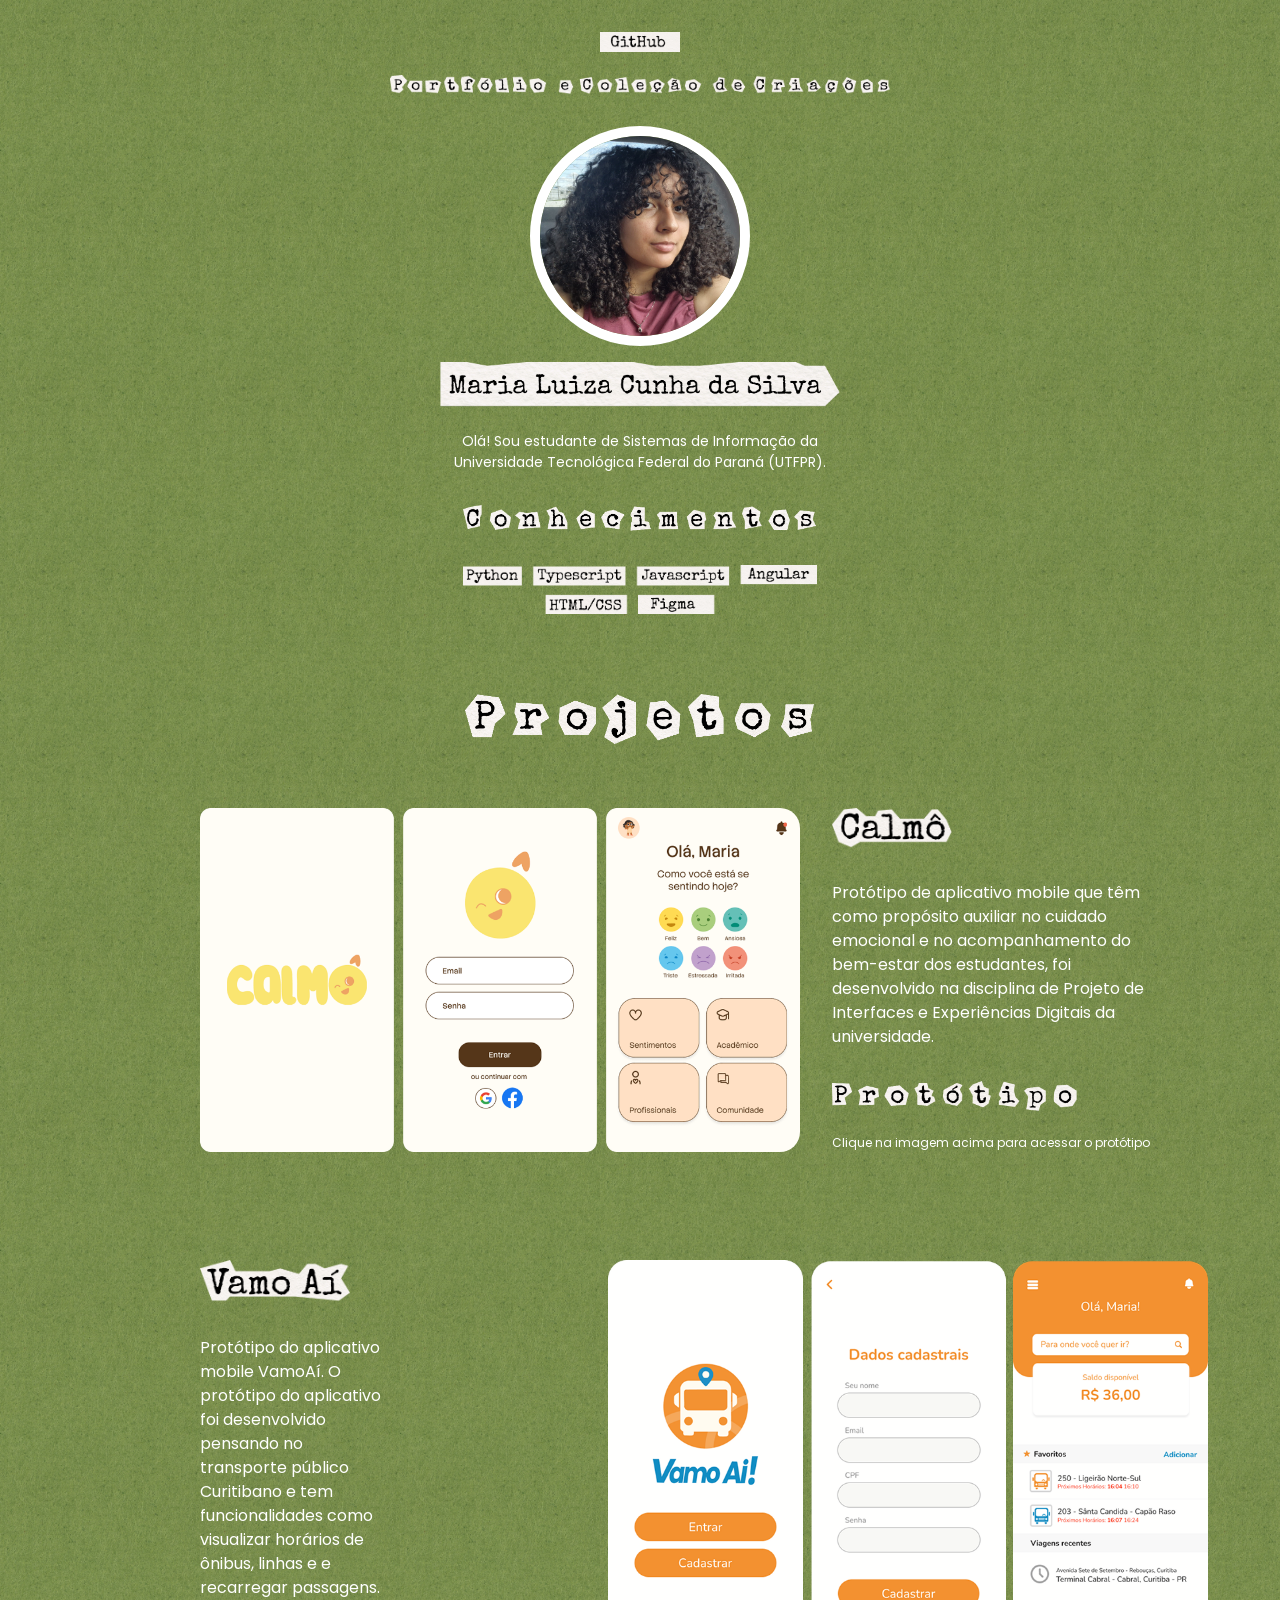
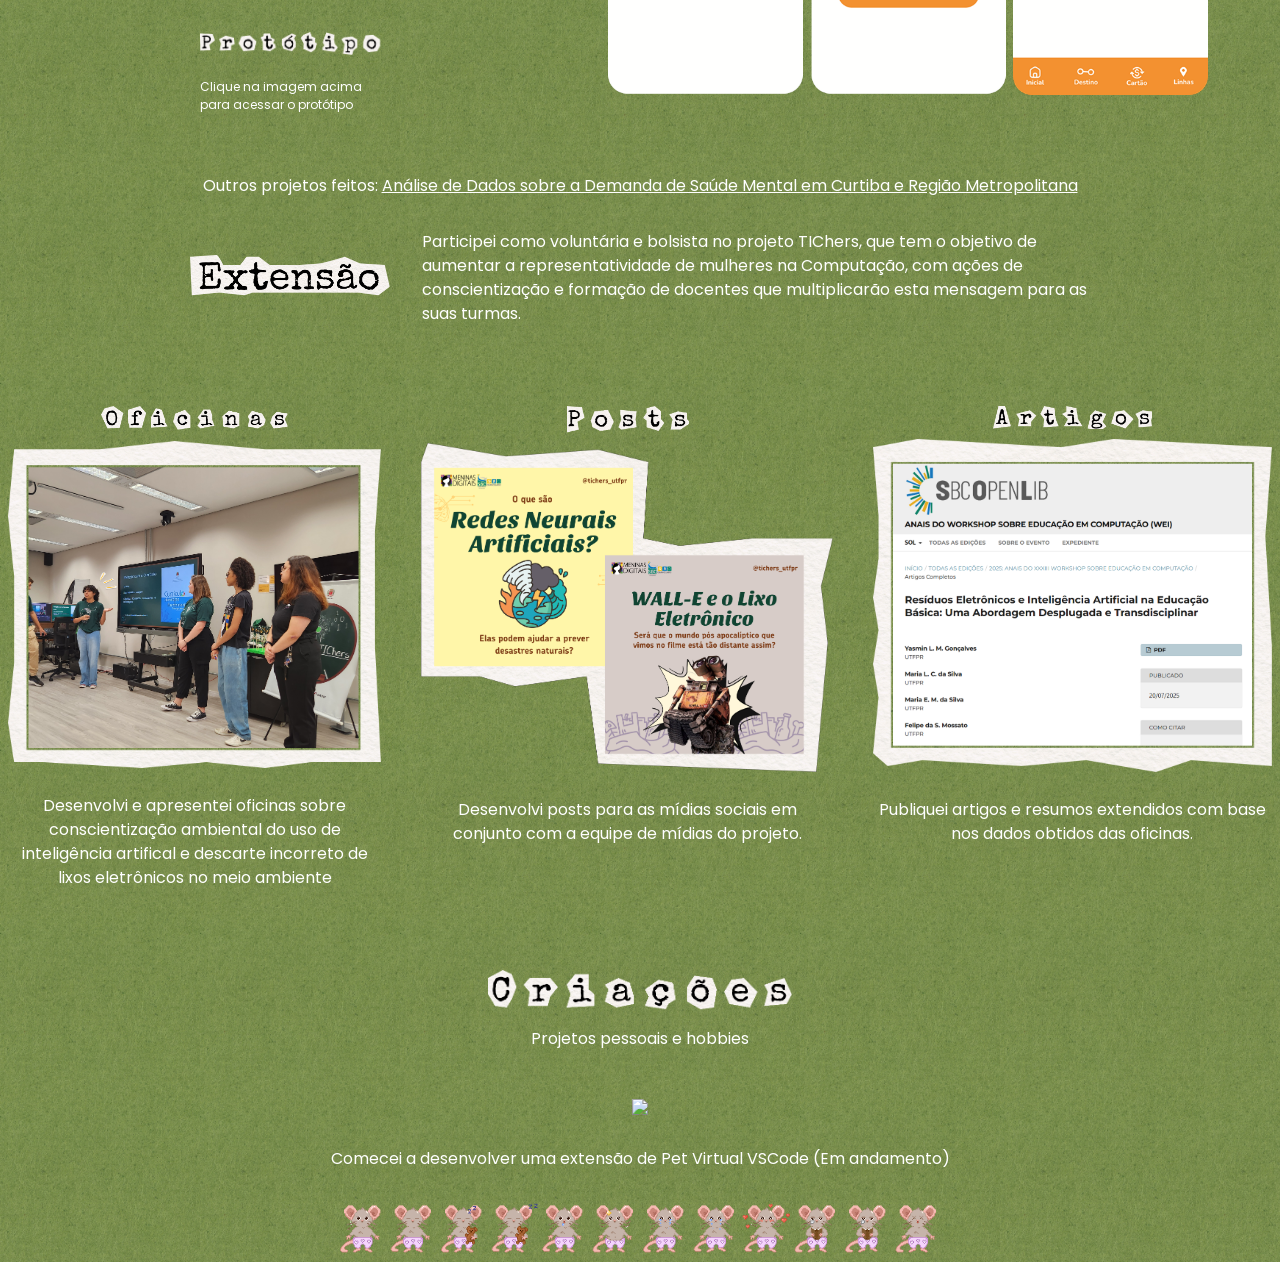
==== commit c958ddeb: "fonte" ====
--- a/index.html
+++ b/index.html
@@ -3,6 +3,8 @@
 <head>
     <title>Portfolio</title>
     <link href="style.css" rel="stylesheet">
+    <link href="https://fonts.googleapis.com/css2?family=Poppins:wght@300;400;500;600;700&display=swap" rel="stylesheet">
+</head>
 <body>
 
     <div class="header">
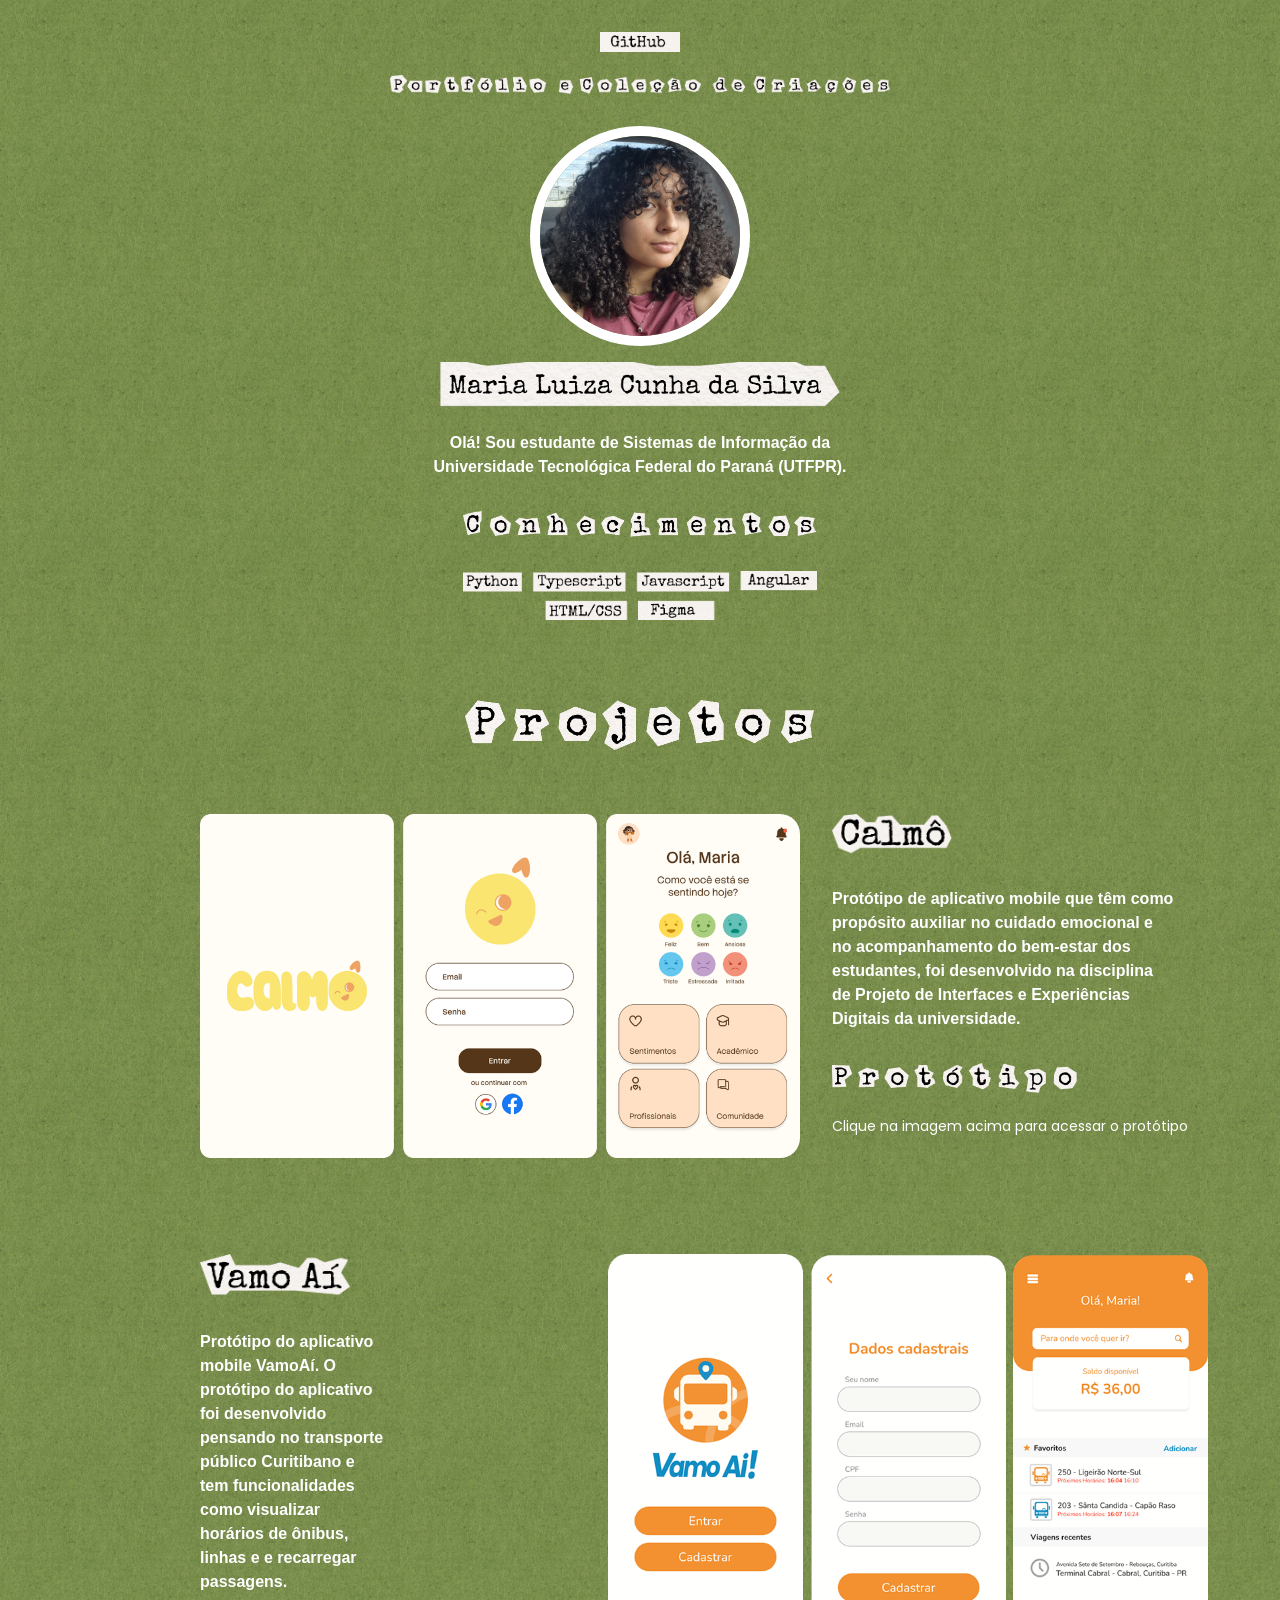
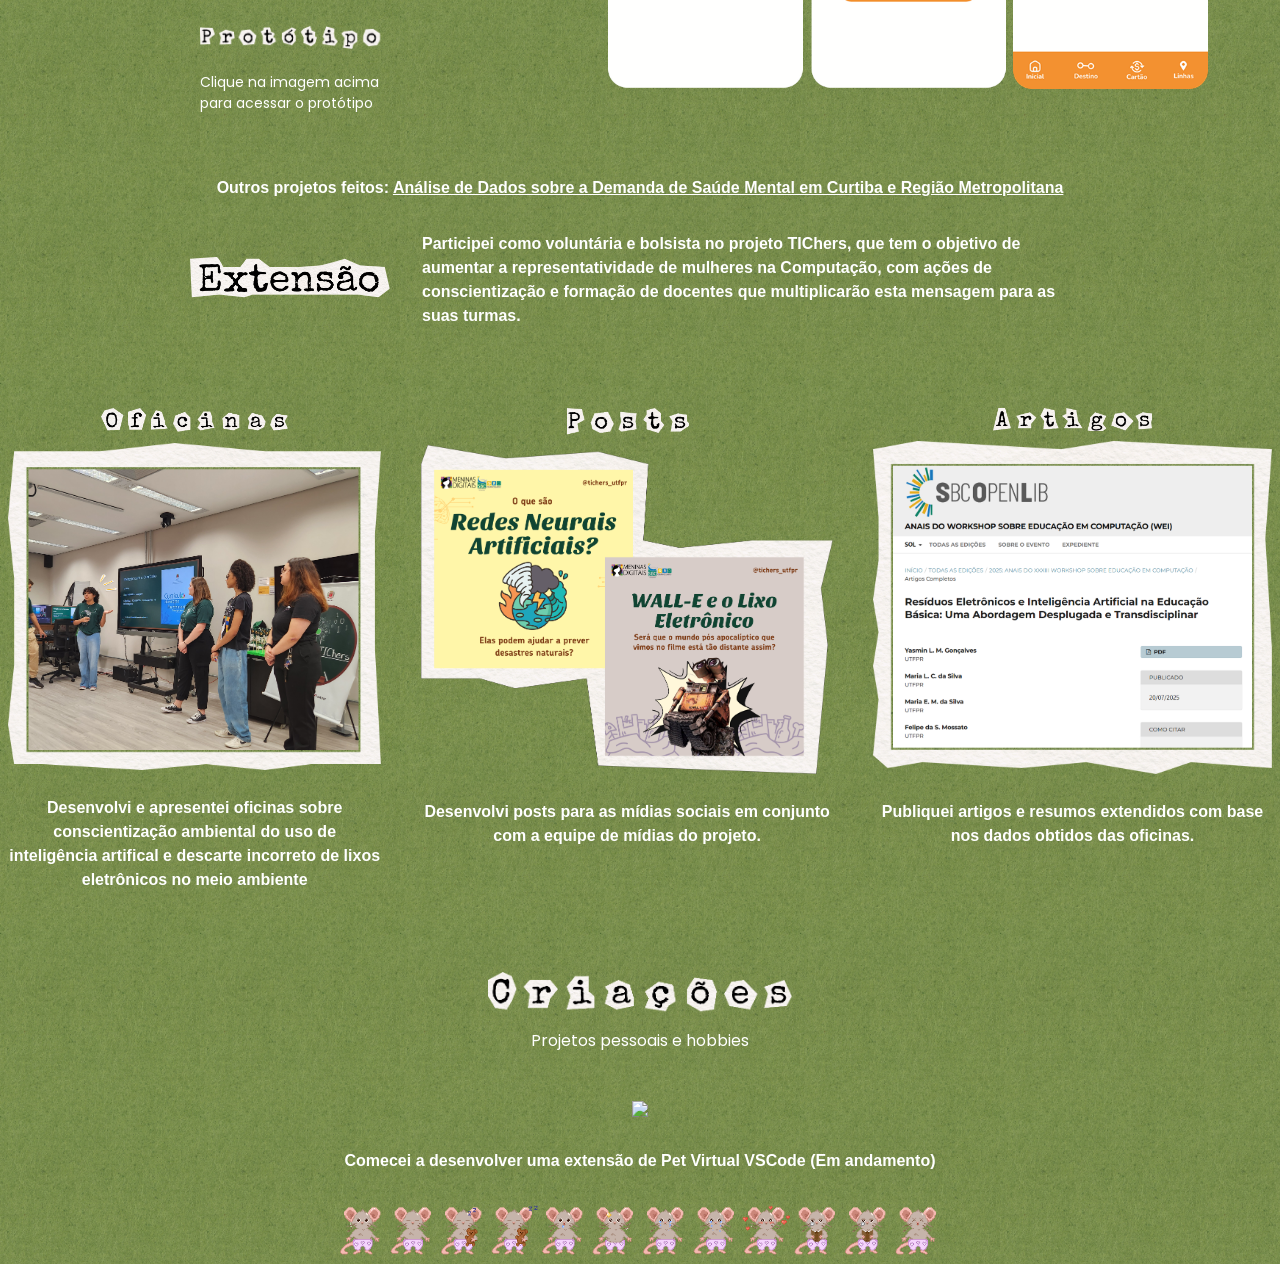
==== commit 5227d1c4: "mudanca no estilo dos textos" ====
--- a/index.html
+++ b/index.html
@@ -17,7 +17,7 @@
              style="width: 200px; height: 200px; border: 10px white solid; border-radius: 100%;">
         <img src="imagens/nome3.png" alt="Maria Luiza C. da Silva" class="nome-titulo">
 
-        <p style="color: white; margin-bottom: 2rem; font-size: 14px; margin-top: 1.5rem; max-width: 50%;">
+        <p style="color: white; margin-bottom: 2rem; font-size: 16px; margin-top: 1.5rem; max-width: 50%; font-weight: 600;">
             Olá! Sou estudante de Sistemas de Informação da Universidade Tecnológica Federal do Paraná (UTFPR).
         </p>
 
@@ -31,7 +31,7 @@
         <div class="item" style="margin-top: 2rem;">
             <div class="conteudo-texto">
                 <img src="imagens/calmo-titulo.png" style="max-width: 120px;">
-                <p style="color: white; padding-right: 6rem;">
+                <p style="color: white; padding-right: 6rem; font-weight: 600;">
                     Protótipo de aplicativo mobile que têm como propósito auxiliar no cuidado emocional e no
                     acompanhamento do bem-estar dos estudantes, foi desenvolvido na disciplina de Projeto de Interfaces
                     e Experiências Digitais da universidade.
@@ -40,7 +40,7 @@
                    target="_blank">
                     <img src="imagens/prototipo.png" class="imagem-prototipo">
                 </a>
-                <p style="color: white; font-size: 12px; margin-top: 0px;">
+                <p style="color: white; font-size: 14px; margin-top: 0px;">
                     Clique na imagem acima para acessar o protótipo
                 </p>
             </div>
@@ -51,7 +51,7 @@
             <img src="imagens/vamoai.png" class="imagem-principal" style="padding-right: 4rem;">
             <div class="conteudo-texto" style="padding-left: 12rem;">
                 <img src="imagens/vamoai-titulo.png" style="max-width: 150px;">
-                <p style="color: white;">
+                <p style="color: white; font-weight: 600;">
                     Protótipo do aplicativo mobile VamoAí. O protótipo do aplicativo foi desenvolvido pensando no
                     transporte público Curitibano e tem funcionalidades como visualizar horários de ônibus, linhas e
                     e recarregar passagens.
@@ -60,15 +60,15 @@
                    target="_blank">
                     <img src="imagens/prototipo.png" class="imagem-prototipo">
                 </a>
-                <p style="color: white; font-size: 12px; margin-top: 0px;">
+                <p style="color: white; font-size: 14px; margin-top: 0px;">
                     Clique na imagem acima para acessar o protótipo
                 </p>
             </div>
         </div>
 
-        <p style="color: white;">
+        <p style="color: white; font-weight: 600;">
             Outros projetos feitos:
-            <a href="https://canva.link/k52bjuc4i4ls1kt" target="_blank" style="color: white;">
+            <a href="https://canva.link/k52bjuc4i4ls1kt" target="_blank" style="color: white; font-weight: 600;">
                 Análise de Dados sobre a Demanda de Saúde Mental em Curtiba e Região Metropolitana
             </a>
         </p>
@@ -76,7 +76,7 @@
 
     <div class="container-extensao">
         <img src="imagens/extensao-titulo.png" style="max-width: 200px;">
-        <p style="color: white; font-size: 16px;">
+        <p style="color: white; font-weight: 600;">
             Participei como voluntária e bolsista no projeto TIChers, que tem o objetivo de aumentar a
             representatividade de mulheres na Computação, com ações de conscientização e formação de docentes
             que multiplicarão esta mensagem para as suas turmas.
@@ -87,7 +87,7 @@
         <div class="item-extensao">
             <img src="imagens/oficinas-titulo.png" style="max-width: 50%; height: auto;">
             <img src="imagens/oficinas.png" style="max-width: 100%; height: auto;">
-            <p style="color: white; text-align: center;">
+            <p style="color: white; text-align: center; font-weight: 600;">
                 Desenvolvi e apresentei oficinas sobre conscientização ambiental do uso de inteligência
                 artifical e descarte incorreto de lixos eletrônicos no meio ambiente
             </p>
@@ -96,7 +96,7 @@
         <div class="item-extensao">
             <img src="imagens/posts-titulo.png" style="max-width: 30%; height: auto;">
             <img src="imagens/posts.png" style="max-width: 100%; height: auto;">
-            <p style="color: white; text-align: center;">
+            <p style="color: white; text-align: center; font-weight: 600;">
                 Desenvolvi posts para as mídias sociais em conjunto com a equipe de mídias do projeto.
             </p>
         </div>
@@ -104,7 +104,7 @@
         <div class="item-extensao">
             <img src="imagens/artigos-titulo.png" style="max-width: 40%; height: auto;">
             <img src="imagens/artigo.png" style="max-width: 100%; height: auto;">
-            <p style="color: white; text-align: center;">
+            <p style="color: white; text-align: center; font-weight: 600;">
                 Publiquei artigos e resumos extendidos com base nos dados obtidos das oficinas.
             </p>
         </div>
@@ -117,7 +117,7 @@
         </p>
         <img src="imagens/criacoes-imagens.png" style="max-width: 80%; margin-top: 2rem;">
 
-        <p style="color: white; margin-bottom: 0px; margin-top: 2rem;">
+        <p style="color: white; margin-bottom: 0px; margin-top: 2rem; font-weight: 600;">
             Comecei a desenvolver uma extensão de Pet Virtual VSCode (Em andamento)
         </p>
         <img src="imagens/ratinho.png" style="max-width: 60%; margin-top: 2rem;">
--- a/style.css
+++ b/style.css
@@ -56,7 +56,7 @@
 
 .item {
     width: 100%;
-    max-width: 12s00px;
+    max-width: 2000px;
     display: flex;
     flex-direction: row-reverse;
     align-items: flex-start;
